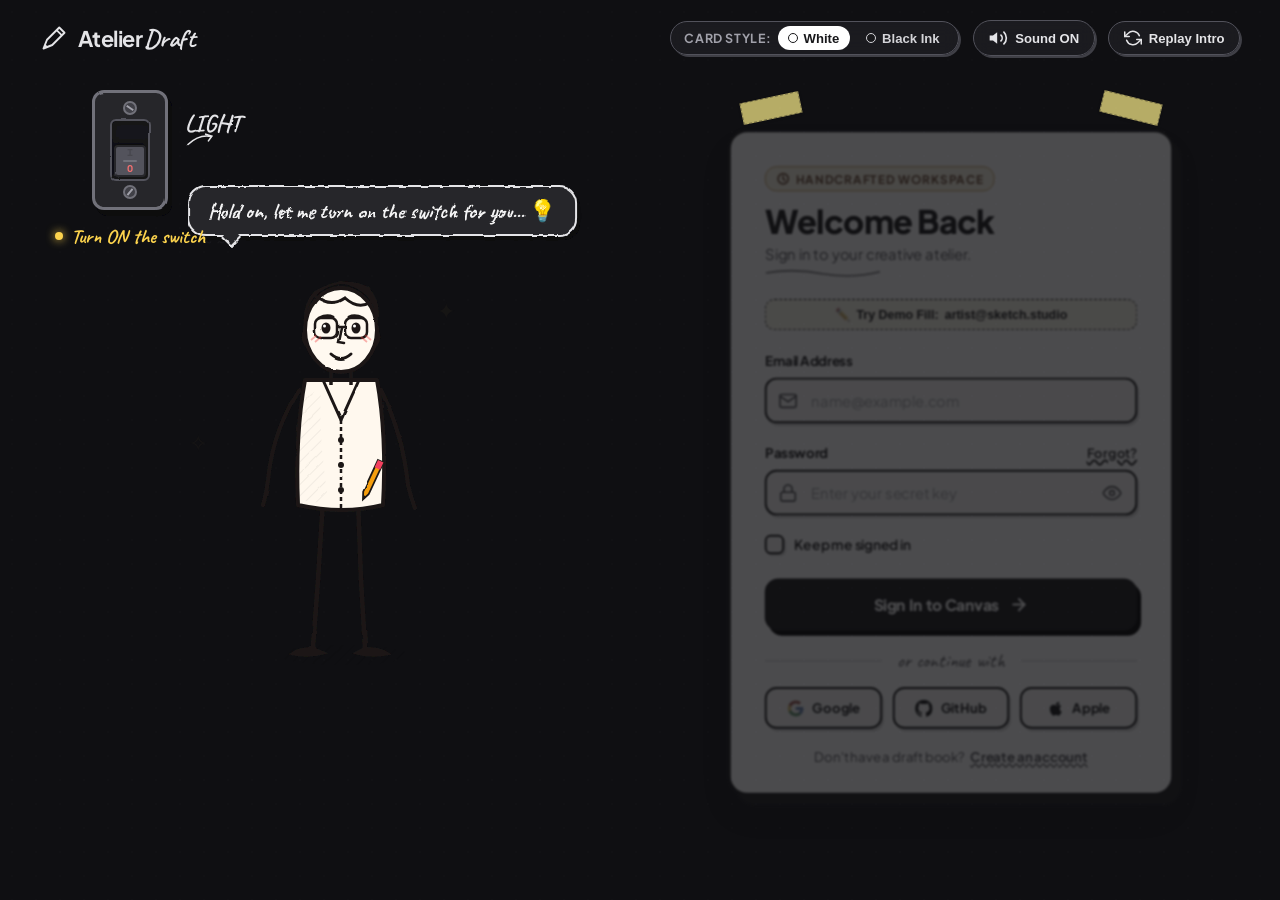
==== sketch-login/index.html @ 0035688c "feat: add interactive pencil sketch login page with switch animation and yellow studio canvas" ====
<!DOCTYPE html>
<html lang="en">
<head>
  <meta charset="UTF-8">
  <meta name="viewport" content="width=device-width, initial-scale=1.0">
  <title>Pencil Sketch Interactive Login | Art & Light</title>
  <meta name="description" content="An artistic hand-drawn pencil sketch interactive login page with switch toggle animation, warm yellow canvas, and expressive character interactions.">
  <link rel="preconnect" href="https://fonts.googleapis.com">
  <link rel="preconnect" href="https://fonts.gstatic.com" crossorigin>
  <link href="https://fonts.googleapis.com/css2?family=Caveat:wght@600;700&family=Plus+Jakarta+Sans:wght@400;500;600;700;800&family=Space+Mono:wght@400;700&display=swap" rel="stylesheet">
  <link rel="stylesheet" href="style.css">
</head>
<body class="light-off">

  <!-- SVG Filters for Authentic Graphite Pencil & Paper Texture -->
  <svg class="svg-filters" aria-hidden="true" width="0" height="0">
    <defs>
      <!-- Graphite sketch stroke roughness filter -->
      <filter id="pencil-texture" x="-10%" y="-10%" width="120%" height="120%">
        <feTurbulence type="fractalNoise" baseFrequency="0.04" numOctaves="4" result="noise" />
        <feDisplacementMap in="SourceGraphic" in2="noise" scale="2.2" xChannelSelector="R" yChannelSelector="G" />
      </filter>
      
      <!-- Subtle rough paper filter -->
      <filter id="rough-edge">
        <feTurbulence type="turbulence" baseFrequency="0.05" numOctaves="2" result="turbulence"/>
        <feDisplacementMap in2="turbulence" in="SourceGraphic" scale="1.5" xChannelSelector="R" yChannelSelector="G"/>
      </filter>
      
      <!-- Sketch shading pattern -->
      <pattern id="crosshatch" width="8" height="8" patternTransform="rotate(45 0 0)" patternUnits="userSpaceOnUse">
        <line x1="0" y1="0" x2="0" y2="8" stroke="#1c1917" stroke-width="0.8" opacity="0.25" />
      </pattern>
      <pattern id="crosshatch-dense" width="6" height="6" patternTransform="rotate(-45 0 0)" patternUnits="userSpaceOnUse">
        <line x1="0" y1="0" x2="0" y2="6" stroke="#1c1917" stroke-width="0.9" opacity="0.35" />
      </pattern>
    </defs>
  </svg>

  <!-- Background Canvas & Paper Texture Overlay -->
  <div class="canvas-background">
    <div class="paper-texture"></div>
    <div class="graphite-grid"></div>
    <div class="dark-overlay"></div>
    <div class="light-beam"></div>
  </div>

  <!-- Top Floating Controls -->
  <header class="top-nav">
    <div class="brand-sketch">
      <svg class="brand-icon" viewBox="0 0 32 32" width="28" height="28">
        <path d="M4,28 L8,18 L22,4 L28,10 L14,24 L4,28 Z" fill="none" stroke="currentColor" stroke-width="2.2" stroke-linejoin="round" />
        <path d="M19,7 L25,13" fill="none" stroke="currentColor" stroke-width="2" />
        <path d="M4,28 L9,26 L6,23 Z" fill="currentColor" />
      </svg>
      <span class="brand-title">Atelier<strong>Draft</strong></span>
    </div>

    <div class="top-actions">
      <!-- Theme Card Mode Toggle (White Card vs Ink Black Card) -->
      <div class="card-theme-toggle" title="Switch Card Style">
        <span class="toggle-label">Card Style:</span>
        <button type="button" class="theme-btn active" id="cardStyleWhite" data-style="white">
          <span class="color-dot white"></span> White
        </button>
        <button type="button" class="theme-btn" id="cardStyleBlack" data-style="black">
          <span class="color-dot black"></span> Black Ink
        </button>
      </div>

      <!-- Sound FX Toggle Button -->
      <button type="button" class="icon-tool-btn" id="soundToggle" title="Toggle Sound Effects">
        <svg class="sound-on-icon" viewBox="0 0 24 24" width="20" height="20">
          <path d="M11 5L6 9H2v6h4l5 4V5z" fill="currentColor"/>
          <path d="M15.54 8.46a5 5 0 0 1 0 7.07M19.07 4.93a10 10 0 0 1 0 14.14" fill="none" stroke="currentColor" stroke-width="2" stroke-linecap="round"/>
        </svg>
        <svg class="sound-off-icon hidden" viewBox="0 0 24 24" width="20" height="20">
          <path d="M11 5L6 9H2v6h4l5 4V5z" fill="currentColor"/>
          <line x1="23" y1="9" x2="17" y2="15" stroke="currentColor" stroke-width="2" stroke-linecap="round"/>
          <line x1="17" y1="9" x2="23" y2="15" stroke="currentColor" stroke-width="2" stroke-linecap="round"/>
        </svg>
        <span class="btn-text">Sound ON</span>
      </button>

      <!-- Replay Animation Button -->
      <button type="button" class="icon-tool-btn" id="replayIntroBtn" title="Replay Character Walk & Light Switch Intro">
        <svg viewBox="0 0 24 24" width="18" height="18" fill="none" stroke="currentColor" stroke-width="2" stroke-linecap="round" stroke-linejoin="round">
          <path d="M1 4v6h6M23 20v-6h-6" />
          <path d="M20.49 9A9 9 0 0 0 5.64 5.64L1 10m22 4l-4.64 4.36A9 9 0 0 1 3.51 15" />
        </svg>
        <span class="btn-text">Replay Intro</span>
      </button>
    </div>
  </header>

  <!-- Interactive Light Switch on Wall (Pencil Sketch Style) -->
  <div class="switch-station" id="switchStation">
    <div class="switch-plate-shadow"></div>
    <div class="switch-plate" id="switchPlate" title="Click to toggle the switch!">
      <!-- Hand-drawn screws -->
      <div class="plate-screw top">
        <div class="screw-slot"></div>
      </div>
      
      <div class="switch-toggle-frame">
        <div class="toggle-track">
          <div class="toggle-rocker" id="toggleRocker">
            <span class="rocker-label on">I</span>
            <span class="rocker-ridge"></span>
            <span class="rocker-label off">O</span>
          </div>
        </div>
      </div>

      <div class="plate-screw bottom">
        <div class="screw-slot"></div>
      </div>

      <!-- Pencil annotations around switch -->
      <div class="switch-label-sketch">
        <span class="handwritten">LIGHT</span>
        <svg class="sketch-arrow" viewBox="0 0 40 20" width="36" height="18">
          <path d="M5,10 Q20,2 32,8" fill="none" stroke="currentColor" stroke-width="1.8" stroke-linecap="round"/>
          <path d="M27,4 L33,8 L28,12" fill="none" stroke="currentColor" stroke-width="1.8" stroke-linecap="round"/>
        </svg>
      </div>
    </div>
    <div class="switch-hint" id="switchHint">
      <span class="pulse-indicator"></span>
      <span class="hint-text">Turn ON the switch</span>
    </div>
  </div>

  <!-- Main Experience Stage -->
  <main class="stage-container">
    
    <!-- Left Area: The Animated Pencil-Sketched Human Character -->
    <div class="character-arena" id="characterArena">
      <div class="character-wrapper" id="characterWrapper">
        
        <!-- Speech Bubble from Character -->
        <div class="sketch-bubble" id="characterBubble">
          <div class="bubble-content handwritten" id="bubbleText">Let me turn on the light for you! ✨</div>
          <div class="bubble-tail"></div>
        </div>

        <!-- Master SVG Pencil Sketch Character -->
        <svg id="sketchHuman" class="sketch-human-svg" viewBox="0 0 280 440" width="280" height="440">
          <g id="humanRoot" class="character-group">
            
            <!-- Floor Shadow (Graphite crosshatch) -->
            <ellipse id="charShadow" cx="140" cy="425" rx="65" ry="10" fill="url(#crosshatch)" opacity="0.7"/>

            <!-- Legs & Shoes -->
            <g id="charLegs" class="char-limb">
              <!-- Left Leg -->
              <path class="sketch-line leg-l" d="M120,270 L115,350 L110,418" stroke="#1c1917" stroke-width="4.5" stroke-linecap="round" fill="none"/>
              <!-- Left Shoe -->
              <path class="sketch-line shoe-l" d="M110,418 Q95,418 88,424 Q105,428 122,423 Z" fill="#1c1917" stroke="#1c1917" stroke-width="2"/>

              <!-- Right Leg -->
              <path class="sketch-line leg-r" d="M155,270 L158,350 L162,418" stroke="#1c1917" stroke-width="4.5" stroke-linecap="round" fill="none"/>
              <!-- Right Shoe -->
              <path class="sketch-line shoe-r" d="M162,418 Q178,418 186,424 Q168,428 152,423 Z" fill="#1c1917" stroke="#1c1917" stroke-width="2"/>
            </g>

            <!-- Torso / Jacket (Hand-sketched with hatch texture) -->
            <g id="charTorso">
              <!-- Main Coat Body -->
              <path class="sketch-line torso-body" d="M102,150 Q92,205 95,275 Q140,285 180,275 Q184,205 174,150 Z" 
                    fill="#fff8ee" stroke="#1c1917" stroke-width="4" stroke-linejoin="round"/>
              <!-- Shading on torso -->
              <path d="M100,165 Q95,215 97,270 Q120,275 125,270 Q115,200 118,160 Z" fill="url(#crosshatch)" opacity="0.6"/>
              
              <!-- Jacket Collar & Lapels -->
              <path class="sketch-line" d="M120,150 L138,190 L156,150" fill="none" stroke="#1c1917" stroke-width="3" stroke-linecap="round"/>
              <path class="sketch-line" d="M138,190 L138,278" stroke="#1c1917" stroke-width="2.5" stroke-dasharray="4,3"/>
              
              <!-- Buttons -->
              <circle cx="138" cy="210" r="3" fill="#1c1917"/>
              <circle cx="138" cy="235" r="3" fill="#1c1917"/>
              <circle cx="138" cy="260" r="3" fill="#1c1917"/>
            </g>

            <!-- Head & Face -->
            <g id="charHead" class="char-head-group">
              <!-- Neck -->
              <path class="sketch-line" d="M128,140 L128,155 M148,140 L148,155" stroke="#1c1917" stroke-width="3.5"/>
              
              <!-- Head Outline -->
              <ellipse class="sketch-line head-base" cx="138" cy="100" rx="36" ry="42" 
                       fill="#fff9f0" stroke="#1c1917" stroke-width="4"/>
              
              <!-- Hair (Charcoal strokes) -->
              <path class="sketch-line hair" d="M102,96 Q100,60 138,52 Q176,60 174,96 Q178,72 165,58 Q140,46 112,62 Q100,75 102,96 Z" 
                    fill="#1c1917" stroke="#1c1917" stroke-width="2"/>
              <!-- Hair bangs sketch lines -->
              <path d="M112,66 Q128,78 142,68 Q155,80 168,72" fill="none" stroke="#1c1917" stroke-width="3" stroke-linecap="round"/>

              <!-- Ears -->
              <path class="sketch-line" d="M102,100 Q98,108 103,115" stroke="#1c1917" stroke-width="3" fill="none"/>
              <path class="sketch-line" d="M174,100 Q178,108 173,115" stroke="#1c1917" stroke-width="3" fill="none"/>

              <!-- Eyes & Glasses / Eyebrows -->
              <g id="charEyes" class="eyes-normal">
                <!-- Left Eyebrow -->
                <path id="eyebrowL" class="sketch-line" d="M116,88 Q124,84 130,87" stroke="#1c1917" stroke-width="3" stroke-linecap="round" fill="none"/>
                <!-- Right Eyebrow -->
                <path id="eyebrowR" class="sketch-line" d="M146,87 Q152,84 160,88" stroke="#1c1917" stroke-width="3" stroke-linecap="round" fill="none"/>

                <!-- Left Eye -->
                <ellipse id="eyeL" cx="123" cy="98" rx="4.5" ry="5.5" fill="#1c1917"/>
                <circle id="eyeGleamL" cx="121.5" cy="96" r="1.5" fill="#ffffff"/>

                <!-- Right Eye -->
                <ellipse id="eyeR" cx="153" cy="98" rx="4.5" ry="5.5" fill="#1c1917"/>
                <circle id="eyeGleamR" cx="151.5" cy="96" r="1.5" fill="#ffffff"/>

                <!-- Glasses (Stylish Sketch Frames) -->
                <rect x="112" y="88" width="22" height="20" rx="6" fill="none" stroke="#1c1917" stroke-width="2.5"/>
                <rect x="142" y="88" width="22" height="20" rx="6" fill="none" stroke="#1c1917" stroke-width="2.5"/>
                <path d="M134,97 L142,97" stroke="#1c1917" stroke-width="2.5"/>
              </g>

              <!-- Nose -->
              <path class="sketch-line" d="M138,98 L135,112 L141,113" fill="none" stroke="#1c1917" stroke-width="2.5" stroke-linecap="round"/>

              <!-- Mouth (Dynamic) -->
              <path id="charMouth" class="sketch-line mouth-smile" d="M128,124 Q138,133 148,124" 
                    fill="none" stroke="#1c1917" stroke-width="3" stroke-linecap="round"/>

              <!-- Cheek blush sketch hatches -->
              <g class="blush" opacity="0.4">
                <line x1="108" y1="110" x2="114" y2="105" stroke="#ef4444" stroke-width="1.8"/>
                <line x1="112" y1="112" x2="118" y2="107" stroke="#ef4444" stroke-width="1.8"/>
                <line x1="158" y1="107" x2="164" y2="112" stroke="#ef4444" stroke-width="1.8"/>
                <line x1="162" y1="105" x2="168" y2="110" stroke="#ef4444" stroke-width="1.8"/>
              </g>
            </g>

            <!-- Left Arm (Articulated for Switch Flip / Gestures) -->
            <g id="charLeftArm" class="arm-interactive">
              <!-- Default resting / waving position -->
              <path id="armLDefault" class="sketch-line" d="M96,160 Q70,200 65,250 Q63,265 60,275" 
                    stroke="#1c1917" stroke-width="4" stroke-linecap="round" fill="none"/>
              <!-- Switch-flipping reached-up arm -->
              <path id="armLReach" class="sketch-line hidden" d="M98,160 Q70,90 40,25 Q35,12 28,5" 
                    stroke="#1c1917" stroke-width="4.5" stroke-linecap="round" fill="none"/>
              <!-- Left hand switch clicker -->
              <g id="handLReach" class="hidden">
                <path d="M28,5 Q20,2 16,10 Q22,18 28,16" fill="#fff9f0" stroke="#1c1917" stroke-width="3"/>
                <!-- Pointing index finger -->
                <path d="M22,8 L8,-5" stroke="#1c1917" stroke-width="3.5" stroke-linecap="round"/>
                <!-- Finger click energy sparks -->
                <path class="click-sparks" d="M4,-12 L2,-6 M-2,-2 L-8,-5 M0,6 L-6,10" stroke="#f59e0b" stroke-width="2.5" stroke-linecap="round"/>
              </g>
            </g>

            <!-- Right Arm & Hands (For covering eyes / waving / typing) -->
            <g id="charRightArm" class="arm-interactive">
              <!-- Default resting arm -->
              <path id="armRDefault" class="sketch-line" d="M178,160 Q200,205 205,255 Q208,268 212,278" 
                    stroke="#1c1917" stroke-width="4" stroke-linecap="round" fill="none"/>
              <!-- Thumbs up gesture -->
              <g id="handRThumbsUp" class="hidden">
                <path d="M212,250 Q230,245 234,230 Q238,215 228,215 Q220,225 212,240" fill="#fff9f0" stroke="#1c1917" stroke-width="3"/>
                <path d="M228,215 L228,200" stroke="#1c1917" stroke-width="4" stroke-linecap="round"/>
              </g>
            </g>

            <!-- Hands Covering Eyes (Password typing mode - peek-a-boo) -->
            <g id="handsCoverEyes" class="hands-cover-group hidden">
              <!-- Left Hand covering left eye -->
              <g transform="translate(102, 75)">
                <path class="sketch-line" d="M-8,35 Q10,18 18,12 Q28,10 26,22 Q20,32 5,42 Z" fill="#fff9f0" stroke="#1c1917" stroke-width="3"/>
                <!-- Fingers -->
                <path d="M12,14 L24,16 M10,19 L22,22 M8,25 L19,28" stroke="#1c1917" stroke-width="2.2" stroke-linecap="round"/>
              </g>
              <!-- Right Hand covering right eye -->
              <g transform="translate(142, 75)">
                <path class="sketch-line" d="M36,35 Q18,18 10,12 Q0,10 2,22 Q8,32 23,42 Z" fill="#fff9f0" stroke="#1c1917" stroke-width="3"/>
                <!-- Fingers -->
                <path d="M16,14 L4,16 M18,19 L6,22 M20,25 L9,28" stroke="#1c1917" stroke-width="2.2" stroke-linecap="round"/>
              </g>
            </g>

            <!-- Mascot Pencil in Pocket / Hand -->
            <g id="mascotPencil" transform="translate(175, 230) rotate(25)">
              <path d="M0,0 L6,0 L6,35 L3,42 L0,35 Z" fill="#f59e0b" stroke="#1c1917" stroke-width="1.8"/>
              <path d="M0,0 L6,0 L6,8 L0,8 Z" fill="#f43f5e"/>
              <path d="M2,38 L4,38 L3,42 Z" fill="#1c1917"/>
            </g>

          </g>
        </svg>

        <!-- Floating Sketch Doodles & Notes -->
        <div class="character-doodles">
          <span class="doodle-star s1">✦</span>
          <span class="doodle-star s2">✧</span>
          <span class="doodle-line">~ ~ ~</span>
        </div>

      </div>
    </div>

    <!-- Right Area: The High-Aesthetic Login Card Container -->
    <div class="login-arena">
      
      <div class="login-card-wrapper" id="loginCardWrapper">
        <!-- Hand-drawn Paper Tape / Pin Accents -->
        <div class="card-tape tape-top-left"></div>
        <div class="card-tape tape-top-right"></div>
        
        <!-- The Main Interactive Login Card -->
        <div class="login-card theme-white" id="loginCard">
          
          <!-- Card Header with Sketch Flair -->
          <div class="card-header">
            <div class="header-badge">
              <svg viewBox="0 0 16 16" width="14" height="14" fill="none" stroke="currentColor" stroke-width="2">
                <circle cx="8" cy="8" r="6"/>
                <path d="M8 4v4l2.5 2.5"/>
              </svg>
              <span>Handcrafted Workspace</span>
            </div>
            
            <h1 class="card-title">Welcome Back</h1>
            <p class="card-subtitle">
              Sign in to your creative atelier.
              <svg class="subtitle-flourish" viewBox="0 0 120 12" width="120" height="12">
                <path d="M2,6 Q30,1 60,7 Q90,12 118,5" fill="none" stroke="currentColor" stroke-width="2" stroke-linecap="round"/>
              </svg>
            </p>
          </div>

          <!-- Fast Demo Auto-fill Helper -->
          <div class="demo-quickfill">
            <button type="button" class="demo-chip" id="quickFillBtn" title="Click to quickly fill sample credentials">
              <span class="chip-spark">✏️</span> Try Demo Fill: <strong>artist@sketch.studio</strong>
            </button>
          </div>

          <!-- The Login Form -->
          <form class="auth-form" id="loginForm" novalidate>
            
            <!-- Email Input Group -->
            <div class="form-group" id="emailGroup">
              <label for="emailInput" class="form-label">
                <span>Email Address</span>
                <span class="sketch-pencil-indicator" id="emailPencil">✏️ sketching...</span>
              </label>
              
              <div class="input-wrapper">
                <div class="input-icon">
                  <svg viewBox="0 0 24 24" width="20" height="20" fill="none" stroke="currentColor" stroke-width="2" stroke-linecap="round">
                    <rect x="2" y="4" width="20" height="16" rx="2" />
                    <path d="M22 6L12 13 2 6" />
                  </svg>
                </div>
                
                <input 
                  type="email" 
                  id="emailInput" 
                  name="email" 
                  class="sketch-input" 
                  placeholder="name@example.com" 
                  autocomplete="email"
                  required
                >
                
                <div class="input-stroke-decor"></div>
              </div>
              <span class="field-error" id="emailError">Please enter a valid email address</span>
            </div>

            <!-- Password Input Group -->
            <div class="form-group" id="passwordGroup">
              <div class="label-row">
                <label for="passwordInput" class="form-label">
                  <span>Password</span>
                  <span class="sketch-pencil-indicator" id="passwordPencil">🙈 Character covered eyes!</span>
                </label>
                <a href="#forgot" class="forgot-link" id="forgotPasswordLink">Forgot?</a>
              </div>
              
              <div class="input-wrapper">
                <div class="input-icon">
                  <svg viewBox="0 0 24 24" width="20" height="20" fill="none" stroke="currentColor" stroke-width="2" stroke-linecap="round">
                    <rect x="3" y="11" width="18" height="11" rx="2" ry="2"/>
                    <path d="M7 11V7a5 5 0 0 1 10 0v4"/>
                  </svg>
                </div>
                
                <input 
                  type="password" 
                  id="passwordInput" 
                  name="password" 
                  class="sketch-input" 
                  placeholder="Enter your secret key" 
                  autocomplete="current-password"
                  required
                >

                <!-- Show/Hide Password Button -->
                <button type="button" class="password-toggle" id="togglePasswordBtn" title="Toggle password visibility">
                  <svg class="eye-open" viewBox="0 0 24 24" width="20" height="20" fill="none" stroke="currentColor" stroke-width="2" stroke-linecap="round">
                    <path d="M1 12s4-8 11-8 11 8 11 8-4 8-11 8-11-8-11-8z" />
                    <circle cx="12" cy="12" r="3" />
                  </svg>
                  <svg class="eye-closed hidden" viewBox="0 0 24 24" width="20" height="20" fill="none" stroke="currentColor" stroke-width="2" stroke-linecap="round">
                    <path d="M17.94 17.94A10.07 10.07 0 0 1 12 20c-7 0-11-8-11-8a18.45 18.45 0 0 1 5.06-5.94M9.9 4.24A9.12 9.12 0 0 1 12 4c7 0 11 8 11 8a18.5 18.5 0 0 1-2.16 3.19m-6.72-1.07a3 3 0 1 1-4.24-4.24" />
                    <line x1="1" y1="1" x2="23" y2="23" />
                  </svg>
                </button>
                
                <div class="input-stroke-decor"></div>
              </div>
              
              <!-- Sketch Password Strength Meter -->
              <div class="password-meter" id="passwordMeter">
                <div class="meter-track">
                  <div class="meter-bar" id="meterBar"></div>
                </div>
                <div class="meter-label" id="meterLabel">Password strength: Empty</div>
              </div>
              <span class="field-error" id="passwordError">Password must be at least 6 characters</span>
            </div>

            <!-- Remember Me & Preferences -->
            <div class="form-auxiliary">
              <label class="sketch-checkbox-container" id="rememberMeContainer">
                <input type="checkbox" id="rememberMeCheckbox" name="remember">
                <span class="sketch-checkmark">
                  <svg viewBox="0 0 16 16" width="14" height="14">
                    <path class="check-path" d="M3,8 L6,12 L13,3" fill="none" stroke="currentColor" stroke-width="2.5" stroke-linecap="round" stroke-linejoin="round"/>
                  </svg>
                </span>
                <span class="checkbox-text">Keep me signed in</span>
              </label>
            </div>

            <!-- Sign In Submit Button -->
            <button type="submit" class="sketch-submit-btn" id="submitBtn">
              <span class="btn-crosshatch"></span>
              <span class="btn-content">
                <span class="btn-label">Sign In to Canvas</span>
                <svg class="btn-arrow" viewBox="0 0 24 24" width="20" height="20" fill="none" stroke="currentColor" stroke-width="2.5" stroke-linecap="round" stroke-linejoin="round">
                  <line x1="5" y1="12" x2="19" y2="12" />
                  <polyline points="12 5 19 12 12 19" />
                </svg>
              </span>
              <span class="spinner-sketch hidden" id="submitSpinner">
                <svg viewBox="0 0 24 24" width="22" height="22">
                  <circle cx="12" cy="12" r="9" fill="none" stroke="currentColor" stroke-width="3" stroke-dasharray="35" stroke-dashoffset="10"/>
                </svg>
              </span>
            </button>

          </form>

          <!-- Divider with hand-drawn pencil line -->
          <div class="sketch-divider">
            <span class="divider-line"></span>
            <span class="divider-text handwritten">or continue with</span>
            <span class="divider-line"></span>
          </div>

          <!-- Social Login Sketched Badges -->
          <div class="social-auth-grid">
            <button type="button" class="social-btn" title="Sign in with Google" onclick="handleSocialAuth('Google')">
              <svg viewBox="0 0 24 24" width="18" height="18">
                <path d="M22.56 12.25c0-.78-.07-1.53-.2-2.25H12v4.26h5.92c-.26 1.37-1.04 2.53-2.21 3.31v2.77h3.57c2.08-1.92 3.28-4.74 3.28-8.09z" fill="#4285F4"/>
                <path d="M12 23c2.97 0 5.46-.98 7.28-2.66l-3.57-2.77c-.98.66-2.23 1.06-3.71 1.06-2.86 0-5.29-1.93-6.16-4.53H2.18v2.84C3.99 20.53 7.7 23 12 23z" fill="#34A853"/>
                <path d="M5.84 14.09c-.22-.66-.35-1.36-.35-2.09s.13-1.43.35-2.09V7.06H2.18C1.43 8.55 1 10.22 1 12s.43 3.45 1.18 4.94l2.85-2.22.81-.63z" fill="#FBBC05"/>
                <path d="M12 5.38c1.62 0 3.06.56 4.21 1.64l3.15-3.15C17.45 2.09 14.97 1 12 1 7.7 1 3.99 3.47 2.18 7.06l3.66 2.84c.87-2.6 3.3-4.52 6.16-4.52z" fill="#EA4335"/>
              </svg>
              <span>Google</span>
            </button>

            <button type="button" class="social-btn" title="Sign in with GitHub" onclick="handleSocialAuth('GitHub')">
              <svg viewBox="0 0 24 24" width="18" height="18" fill="currentColor">
                <path d="M12 0C5.37 0 0 5.37 0 12c0 5.31 3.435 9.795 8.205 11.385.6.105.825-.255.825-.57 0-.285-.015-1.23-.015-2.235-3.015.555-3.795-.735-4.035-1.41-.135-.345-.72-1.41-1.23-1.695-.42-.225-1.02-.78-.015-.795.945-.015 1.62.87 1.845 1.23 1.08 1.815 2.805 1.305 3.495.99.105-.78.42-1.305.765-1.605-2.67-.3-5.46-1.335-5.46-5.925 0-1.305.465-2.385 1.23-3.225-.12-.3-.54-1.53.12-3.18 0 0 1.005-.315 3.3 1.23.96-.27 1.98-.405 3-.405s2.04.135 3 .405c2.295-1.56 3.3-1.23 3.3-1.23.66 1.65.24 2.88.12 3.18.765.84 1.23 1.905 1.23 3.225 0 4.605-2.805 5.625-5.475 5.925.435.375.81 1.095.81 2.22 0 1.605-.015 2.895-.015 3.3 0 .315.225.69.825.57A12.02 12.02 0 0024 12c0-6.63-5.37-12-12-12z"/>
              </svg>
              <span>GitHub</span>
            </button>

            <button type="button" class="social-btn" title="Sign in with Apple" onclick="handleSocialAuth('Apple')">
              <svg viewBox="0 0 24 24" width="18" height="18" fill="currentColor">
                <path d="M18.71 19.5c-.83 1.24-1.71 2.45-3.05 2.47-1.34.03-1.77-.79-3.29-.79-1.53 0-2 .77-3.27.82-1.31.05-2.3-1.32-3.14-2.53C4.25 17 2.94 12.45 4.7 9.39c.87-1.52 2.43-2.48 4.12-2.51 1.28-.02 2.5.87 3.29.87.78 0 2.26-1.07 3.81-.91.65.03 2.47.26 3.64 1.98-.09.06-2.17 1.28-2.15 3.81.03 3.02 2.65 4.03 2.68 4.04-.03.07-.42 1.44-1.38 2.83M15.97 6.87c.6-1.07 1-2.57.81-4.07-1.32.08-2.85.9-3.74 1.94-.59.69-1.12 2.22-.92 3.69 1.48.11 2.95-.77 3.85-1.56z"/>
              </svg>
              <span>Apple</span>
            </button>
          </div>

          <!-- Card Footer (Registration prompt) -->
          <div class="card-footer">
            <span>Don't have a draft book?</span>
            <a href="#signup" class="signup-link" id="signUpLink">Create an account</a>
          </div>

        </div>
      </div>

    </div>

  </main>

  <!-- Interactive Modal: Success Welcome Dialogue with Sketch Animation -->
  <div class="sketch-modal-backdrop hidden" id="successModal">
    <div class="sketch-modal">
      <div class="modal-stamp">APPROVED</div>
      <div class="modal-icon-circle">
        <svg viewBox="0 0 24 24" width="36" height="36" fill="none" stroke="#1c1917" stroke-width="2.5" stroke-linecap="round" stroke-linejoin="round">
          <polyline points="20 6 9 17 4 12"></polyline>
        </svg>
      </div>
      <h2 class="modal-title handwritten">Authentication Successful!</h2>
      <p class="modal-desc" id="modalUserMsg">Welcome back, artist! Your sketchbook workspace is loaded.</p>
      <button type="button" class="modal-close-btn" id="modalCloseBtn">Continue to Dashboard</button>
    </div>
  </div>

  <!-- Interactive Modal: Forgot Password -->
  <div class="sketch-modal-backdrop hidden" id="forgotModal">
    <div class="sketch-modal">
      <h2 class="modal-title handwritten">Reset Your Key</h2>
      <p class="modal-desc">Enter your email and we'll send a hand-sketched recovery link.</p>
      <div class="modal-input-box">
        <input type="email" id="forgotEmailInput" class="sketch-input" placeholder="artist@sketch.studio">
      </div>
      <div class="modal-btn-row">
        <button type="button" class="modal-secondary-btn" id="forgotCancelBtn">Cancel</button>
        <button type="button" class="modal-close-btn" id="forgotSubmitBtn">Send Link</button>
      </div>
    </div>
  </div>

  <!-- Scripts -->
  <script src="sounds.js"></script>
  <script src="app.js"></script>
</body>
</html>
---- sketch-login/style.css ----
/* ==========================================================================
   PENCIL SKETCH INTERACTIVE LOGIN EXPERIENCE
   Artistic Handcrafted Aesthetic & Lighting Architecture
   ========================================================================== */

:root {
  /* Dynamic Palette */
  --bg-dark: #141416;
  --bg-dark-grid: rgba(255, 255, 255, 0.04);
  --bg-yellow-base: #FFDA44;
  --bg-yellow-warm: #FFE478;
  --bg-yellow-deep: #F0B800;
  
  --ink-primary: #18181B;
  --ink-secondary: #52525B;
  --ink-muted: #71717A;
  --ink-light: #F4F4F5;
  
  --graphite-stroke: #1C1917;
  --graphite-shadow: rgba(24, 24, 27, 0.16);
  --graphite-shadow-lg: rgba(24, 24, 27, 0.22);
  
  --sketch-paper-white: #FFFFFF;
  --sketch-paper-offwhite: #FAF8F5;
  --sketch-card-dark: #18181C;
  --sketch-card-dark-surface: #222228;
  
  --accent-amber: #D97706;
  --accent-red: #DC2626;
  --accent-green: #16A34A;
  
  --font-main: 'Plus Jakarta Sans', -apple-system, BlinkMacSystemFont, sans-serif;
  --font-sketch: 'Caveat', cursive, sans-serif;
  --font-mono: 'Space Mono', monospace;
  
  --transition-smooth: all 0.4s cubic-bezier(0.16, 1, 0.3, 1);
  --transition-bounce: all 0.5s cubic-bezier(0.34, 1.56, 0.64, 1);
}

/* Reset & Base Styles */
*, *::before, *::after {
  box-sizing: border-box;
  margin: 0;
  padding: 0;
  -webkit-font-smoothing: antialiased;
  -moz-osx-font-smoothing: grayscale;
}

html, body {
  width: 100%;
  min-height: 100vh;
  font-family: var(--font-main);
  overflow-x: hidden;
  position: relative;
  color: var(--ink-primary);
  user-select: none;
}

/* Hidden Utility */
.hidden {
  display: none !important;
}

.handwritten {
  font-family: var(--font-sketch);
}

.svg-filters {
  position: absolute;
  width: 0;
  height: 0;
  pointer-events: none;
}

/* ==========================================================================
   Background Canvas & Lighting Mechanics
   ========================================================================== */

.canvas-background {
  position: fixed;
  inset: 0;
  z-index: 0;
  transition: background-color 0.8s cubic-bezier(0.16, 1, 0.3, 1);
  overflow: hidden;
}

/* Lights OFF State (Dim Charcoal Sketch Paper) */
body.light-off .canvas-background {
  background-color: var(--bg-dark);
}

/* Lights ON State (Radiant Warm Artistic Yellow Studio) */
body.light-on .canvas-background {
  background-color: var(--bg-yellow-base);
  background: radial-gradient(circle at 18% 18%, var(--bg-yellow-warm) 0%, var(--bg-yellow-base) 45%, var(--bg-yellow-deep) 100%);
}

/* Realistic Hand-Drawn Paper Texture Grain */
.paper-texture {
  position: absolute;
  inset: 0;
  opacity: 0.28;
  pointer-events: none;
  background-image: radial-gradient(#1c1917 0.75px, transparent 0.75px), radial-gradient(#1c1917 0.75px, transparent 0.75px);
  background-size: 24px 24px;
  background-position: 0 0, 12px 12px;
  transition: opacity 0.6s ease;
}

body.light-off .paper-texture {
  opacity: 0.15;
  background-image: radial-gradient(#ffffff 0.75px, transparent 0.75px);
}

/* Draft Grid Overlay */
.graphite-grid {
  position: absolute;
  inset: 0;
  pointer-events: none;
  background-size: 40px 40px;
  background-image: 
    linear-gradient(to right, rgba(28, 25, 23, 0.05) 1px, transparent 1px),
    linear-gradient(to bottom, rgba(28, 25, 23, 0.05) 1px, transparent 1px);
  opacity: 0.8;
  transition: opacity 0.6s ease;
}

body.light-off .graphite-grid {
  background-image: 
    linear-gradient(to right, var(--bg-dark-grid) 1px, transparent 1px),
    linear-gradient(to bottom, var(--bg-dark-grid) 1px, transparent 1px);
  opacity: 0.5;
}

/* Dark overlay for dim state */
.dark-overlay {
  position: absolute;
  inset: 0;
  background: rgba(15, 15, 18, 0.92);
  opacity: 1;
  transition: opacity 0.8s cubic-bezier(0.16, 1, 0.3, 1);
  pointer-events: none;
}

body.light-on .dark-overlay {
  opacity: 0;
}

/* Light Beam Explosion on Switch Flip */
.light-beam {
  position: absolute;
  top: 100px;
  left: 90px;
  width: 10px;
  height: 10px;
  border-radius: 50%;
  background: radial-gradient(circle, rgba(255, 255, 255, 0.95) 0%, rgba(255, 228, 120, 0.6) 50%, transparent 80%);
  transform: scale(0);
  opacity: 0;
  pointer-events: none;
  z-index: 1;
}

.light-beam.flash {
  animation: lightBurst 0.9s cubic-bezier(0.1, 0.9, 0.2, 1) forwards;
}

@keyframes lightBurst {
  0% {
    transform: scale(0);
    opacity: 1;
  }
  50% {
    opacity: 0.8;
  }
  100% {
    transform: scale(320);
    opacity: 0;
  }
}

/* ==========================================================================
   Top Navigation & Controls
   ========================================================================== */

.top-nav {
  position: relative;
  z-index: 20;
  display: flex;
  justify-content: space-between;
  align-items: center;
  padding: 1.25rem 2.5rem;
  transition: var(--transition-smooth);
}

.brand-sketch {
  display: flex;
  align-items: center;
  gap: 0.65rem;
  font-size: 1.35rem;
  font-weight: 700;
  letter-spacing: -0.02em;
  transition: color 0.4s ease;
}

body.light-off .brand-sketch {
  color: #E4E4E7;
}

body.light-on .brand-sketch {
  color: var(--ink-primary);
}

.brand-title strong {
  font-family: var(--font-sketch);
  font-size: 1.6rem;
  margin-left: 2px;
  font-weight: 700;
}

.top-actions {
  display: flex;
  align-items: center;
  gap: 0.85rem;
}

/* Card Style Mode Toggle (White Card vs Black Ink Card) */
.card-theme-toggle {
  display: flex;
  align-items: center;
  gap: 0.4rem;
  background: rgba(255, 255, 255, 0.2);
  backdrop-filter: blur(8px);
  border: 1.5px solid var(--graphite-stroke);
  border-radius: 30px;
  padding: 0.25rem 0.5rem;
  box-shadow: 2px 2px 0 var(--graphite-stroke);
}

body.light-off .card-theme-toggle {
  background: rgba(30, 30, 36, 0.8);
  border-color: #52525B;
  box-shadow: 2px 2px 0 #3f3f46;
}

.toggle-label {
  font-size: 0.78rem;
  font-weight: 700;
  text-transform: uppercase;
  letter-spacing: 0.05em;
  padding-left: 0.35rem;
  color: inherit;
}

body.light-off .toggle-label {
  color: #A1A1AA;
}

.theme-btn {
  display: flex;
  align-items: center;
  gap: 0.35rem;
  background: transparent;
  border: none;
  padding: 0.3rem 0.65rem;
  font-size: 0.82rem;
  font-weight: 600;
  border-radius: 20px;
  cursor: pointer;
  color: inherit;
  transition: all 0.25s ease;
}

body.light-off .theme-btn {
  color: #D4D4D8;
}

.theme-btn.active {
  background: var(--ink-primary);
  color: #FFFFFF;
}

body.light-off .theme-btn.active {
  background: #FFFFFF;
  color: #18181B;
}

.color-dot {
  width: 10px;
  height: 10px;
  border-radius: 50%;
  border: 1px solid currentColor;
}

.color-dot.white {
  background-color: #FFFFFF;
}

.color-dot.black {
  background-color: #18181B;
}

.icon-tool-btn {
  display: flex;
  align-items: center;
  gap: 0.45rem;
  background: rgba(255, 255, 255, 0.3);
  backdrop-filter: blur(8px);
  border: 1.5px solid var(--graphite-stroke);
  border-radius: 30px;
  padding: 0.45rem 0.9rem;
  font-size: 0.82rem;
  font-weight: 600;
  cursor: pointer;
  box-shadow: 2px 2px 0 var(--graphite-stroke);
  transition: transform 0.15s ease, box-shadow 0.15s ease, background-color 0.3s ease;
}

body.light-off .icon-tool-btn {
  background: rgba(30, 30, 36, 0.8);
  border-color: #52525B;
  color: #E4E4E7;
  box-shadow: 2px 2px 0 #3f3f46;
}

.icon-tool-btn:hover {
  transform: translate(-1px, -1px);
  box-shadow: 3px 3px 0 var(--graphite-stroke);
  background: rgba(255, 255, 255, 0.5);
}

body.light-off .icon-tool-btn:hover {
  box-shadow: 3px 3px 0 #52525B;
  background: rgba(45, 45, 55, 0.9);
}

.icon-tool-btn:active {
  transform: translate(1px, 1px);
  box-shadow: 1px 1px 0 var(--graphite-stroke);
}

/* ==========================================================================
   Wall Light Switch Station (Pencil Sketch Mechanical Switch)
   ========================================================================== */

.switch-station {
  position: absolute;
  top: 90px;
  left: 55px;
  z-index: 30;
  display: flex;
  flex-direction: column;
  align-items: center;
}

.switch-plate {
  position: relative;
  width: 76px;
  height: 120px;
  background: #FAF8F2;
  border: 3.5px solid #1C1917;
  border-radius: 12px;
  box-shadow: 5px 6px 0 rgba(28, 25, 23, 0.85);
  display: flex;
  flex-direction: column;
  align-items: center;
  justify-content: space-between;
  padding: 8px 0;
  cursor: pointer;
  transition: transform 0.15s ease, box-shadow 0.2s ease;
  filter: url(#pencil-texture);
}

body.light-off .switch-plate {
  background: #27272A;
  border-color: #71717A;
  box-shadow: 4px 6px 0 #09090B;
}

.switch-plate:hover {
  transform: translate(-2px, -2px) scale(1.02);
  box-shadow: 7px 8px 0 var(--graphite-stroke);
}

body.light-off .switch-plate:hover {
  box-shadow: 6px 8px 0 #09090B;
}

/* Wall Screws */
.plate-screw {
  width: 14px;
  height: 14px;
  border-radius: 50%;
  border: 2px solid #1C1917;
  background: #E4E4E7;
  display: flex;
  align-items: center;
  justify-content: center;
}

body.light-off .plate-screw {
  border-color: #71717A;
  background: #3F3F46;
}

.screw-slot {
  width: 8px;
  height: 2px;
  background: #1C1917;
  transform: rotate(35deg);
}

body.light-off .screw-slot {
  background: #A1A1AA;
}

.plate-screw.bottom .screw-slot {
  transform: rotate(-50deg);
}

/* Toggle Frame & Rocker */
.switch-toggle-frame {
  width: 40px;
  height: 62px;
  background: #D4D4D8;
  border: 2.5px solid #1C1917;
  border-radius: 6px;
  position: relative;
  overflow: hidden;
  box-shadow: inset 2px 2px 4px rgba(0, 0, 0, 0.3);
}

body.light-off .switch-toggle-frame {
  background: #18181B;
  border-color: #52525B;
}

.toggle-rocker {
  position: absolute;
  left: 2px;
  right: 2px;
  height: 32px;
  background: #FFFFFF;
  border: 2px solid #1C1917;
  border-radius: 4px;
  display: flex;
  flex-direction: column;
  align-items: center;
  justify-content: center;
  gap: 2px;
  transition: top 0.2s cubic-bezier(0.34, 1.56, 0.64, 1), box-shadow 0.2s ease, background-color 0.2s ease;
  box-shadow: 0 4px 6px rgba(0, 0, 0, 0.2);
}

/* OFF Position (Lever pulled DOWN) */
body.light-off .toggle-rocker {
  top: 24px;
  background: #52525B;
  border-color: #27272A;
  box-shadow: 0 -3px 4px rgba(0, 0, 0, 0.4);
}

/* ON Position (Lever pushed UP) */
body.light-on .toggle-rocker {
  top: 2px;
  background: #FEF08A;
  box-shadow: 0 6px 8px rgba(0, 0, 0, 0.25);
}

.rocker-label {
  font-size: 0.62rem;
  font-family: var(--font-mono);
  font-weight: 700;
  line-height: 1;
}

body.light-off .rocker-label.on {
  opacity: 0.2;
}

body.light-off .rocker-label.off {
  color: #F87171;
  opacity: 1;
}

body.light-on .rocker-label.on {
  color: #16A34A;
  opacity: 1;
}

body.light-on .rocker-label.off {
  opacity: 0.2;
}

.rocker-ridge {
  width: 14px;
  height: 2px;
  background: #71717A;
  border-radius: 1px;
}

/* Switch Hand-drawn Annotation */
.switch-label-sketch {
  position: absolute;
  left: 90px;
  top: 15px;
  display: flex;
  flex-direction: column;
  align-items: flex-start;
  white-space: nowrap;
  font-size: 1.5rem;
  font-weight: 700;
  color: var(--ink-primary);
  pointer-events: none;
  transition: color 0.4s ease;
}

body.light-off .switch-label-sketch {
  color: #E4E4E7;
}

.sketch-arrow {
  margin-top: -6px;
  margin-left: -2px;
  transform: rotate(-15deg);
}

/* Switch Pulse Hint in Dark */
.switch-hint {
  display: flex;
  align-items: center;
  gap: 0.5rem;
  margin-top: 0.85rem;
  font-size: 0.85rem;
  font-family: var(--font-sketch);
  font-size: 1.25rem;
  font-weight: 700;
  color: #FCD34D;
  transition: opacity 0.4s ease;
}

body.light-on .switch-hint {
  opacity: 0;
  pointer-events: none;
}

.pulse-indicator {
  width: 8px;
  height: 8px;
  border-radius: 50%;
  background: #FCD34D;
  box-shadow: 0 0 10px #FCD34D;
  animation: pulseDot 1.4s infinite ease-in-out;
}

@keyframes pulseDot {
  0%, 100% {
    transform: scale(0.9);
    opacity: 0.4;
  }
  50% {
    transform: scale(1.4);
    opacity: 1;
    box-shadow: 0 0 16px #FCD34D;
  }
}

/* ==========================================================================
   Main Stage Layout
   ========================================================================== */

.stage-container {
  position: relative;
  z-index: 10;
  max-width: 1240px;
  min-height: calc(100vh - 120px);
  margin: 0 auto;
  padding: 1rem 2rem 3rem;
  display: grid;
  grid-template-columns: 1.05fr 1fr;
  align-items: center;
  gap: 2.5rem;
}

/* ==========================================================================
   The Hand-Drawn Pencil Character Arena & Animations
   ========================================================================== */

.character-arena {
  position: relative;
  display: flex;
  justify-content: center;
  align-items: center;
  height: 100%;
}

.character-wrapper {
  position: relative;
  display: flex;
  flex-direction: column;
  align-items: center;
  transition: transform 0.6s cubic-bezier(0.16, 1, 0.3, 1);
}

/* Speech / Thought Bubble */
.sketch-bubble {
  position: absolute;
  top: -45px;
  left: 50%;
  transform: translateX(-40%) scale(0.9);
  background: #FFFFFF;
  border: 2.5px solid #1C1917;
  border-radius: 18px;
  padding: 0.6rem 1.15rem;
  box-shadow: 3px 4px 0 #1C1917;
  z-index: 15;
  transition: all 0.3s cubic-bezier(0.34, 1.56, 0.64, 1);
  filter: url(#rough-edge);
}

body.light-off .sketch-bubble {
  background: #27272A;
  border-color: #E4E4E7;
  box-shadow: 3px 4px 0 #09090B;
}

.bubble-content {
  font-size: 1.35rem;
  font-weight: 700;
  color: #1C1917;
  white-space: nowrap;
}

body.light-off .bubble-content {
  color: #F4F4F5;
}

.bubble-tail {
  position: absolute;
  bottom: -10px;
  left: 35px;
  width: 14px;
  height: 14px;
  background: #FFFFFF;
  border-right: 2.5px solid #1C1917;
  border-bottom: 2.5px solid #1C1917;
  transform: rotate(45deg);
}

body.light-off .bubble-tail {
  background: #27272A;
  border-color: #E4E4E7;
}

/* SVG Character */
.sketch-human-svg {
  filter: url(#pencil-texture);
  overflow: visible;
  transition: transform 0.4s ease;
}

.character-group {
  transform-origin: bottom center;
}

/* Idle Breathing Animation */
body.light-on .char-head-group {
  animation: breatheHead 3.5s ease-in-out infinite;
}

@keyframes breatheHead {
  0%, 100% {
    transform: translateY(0);
  }
  50% {
    transform: translateY(-3px);
  }
}

/* Eye Blinking */
#eyeL, #eyeR {
  animation: eyeBlink 4.5s infinite ease-in-out;
  transform-origin: center;
}

@keyframes eyeBlink {
  0%, 46%, 50%, 100% {
    transform: scaleY(1);
  }
  48% {
    transform: scaleY(0.1);
  }
}

/* Character Intro Walk-In Animation Sequence */
.character-arena.walking-intro {
  animation: characterWalkIn 2.2s cubic-bezier(0.25, 1, 0.5, 1) forwards;
}

@keyframes characterWalkIn {
  0% {
    transform: translate(-350px, 30px);
    opacity: 0;
  }
  20% {
    opacity: 1;
  }
  55% {
    transform: translate(-140px, -40px); /* Move close to the wall switch */
  }
  75% {
    transform: translate(-140px, -40px);
  }
  100% {
    transform: translate(0, 0); /* Settle comfortably on left stage */
  }
}

/* Character Reaching for Switch Position */
.character-arena.reaching-switch {
  transform: translate(-140px, -50px) !important;
}

/* Floating Sparkle Doodles */
.character-doodles {
  position: absolute;
  inset: 0;
  pointer-events: none;
}

.doodle-star {
  position: absolute;
  font-size: 1.4rem;
  color: #1C1917;
  opacity: 0.6;
  animation: floatStar 3s ease-in-out infinite alternate;
}

.doodle-star.s1 {
  top: 15%;
  right: 10%;
  animation-delay: 0.2s;
}

.doodle-star.s2 {
  top: 45%;
  left: -5%;
  animation-delay: 1.2s;
}

@keyframes floatStar {
  0% {
    transform: translateY(0) rotate(0deg) scale(0.85);
  }
  100% {
    transform: translateY(-8px) rotate(20deg) scale(1.15);
  }
}

/* ==========================================================================
   The Login Card Architecture (Artisan Sketch Paper Style)
   ========================================================================== */

.login-arena {
  position: relative;
  display: flex;
  justify-content: center;
  align-items: center;
}

.login-card-wrapper {
  position: relative;
  width: 100%;
  max-width: 460px;
  perspective: 1000px;
}

/* Washi Tape / Paper Pins at Corners */
.card-tape {
  position: absolute;
  width: 60px;
  height: 22px;
  background: rgba(254, 240, 138, 0.7);
  border: 1px dashed rgba(28, 25, 23, 0.4);
  z-index: 12;
  box-shadow: 0 1px 3px rgba(0,0,0,0.15);
  pointer-events: none;
}

.tape-top-left {
  top: -10px;
  left: 20px;
  transform: rotate(-12deg);
}

.tape-top-right {
  top: -10px;
  right: 20px;
  transform: rotate(14deg);
}

/* Master Card Container */
.login-card {
  position: relative;
  width: 100%;
  border-radius: 20px;
  padding: 2.2rem 2.2rem 1.8rem;
  transition: background-color 0.4s ease, border-color 0.4s ease, box-shadow 0.4s ease, transform 0.4s cubic-bezier(0.16, 1, 0.3, 1), opacity 0.5s ease;
  filter: url(#rough-edge);
}

/* State when Light is OFF (Dim card) */
body.light-off .login-card {
  opacity: 0.25;
  filter: blur(1px) grayscale(60%);
  pointer-events: none;
  transform: translateY(12px) scale(0.97);
}

/* State when Light is ON (Vibrant & crisp) */
body.light-on .login-card {
  opacity: 1;
  filter: none;
  pointer-events: auto;
  transform: translateY(0) scale(1);
}

/* -------------------------------------------------------------
   THEME 1: White Card (Handmade Paper with Charcoal Graphite)
   ------------------------------------------------------------- */
.login-card.theme-white {
  background: var(--sketch-paper-white);
  border: 3.5px solid var(--ink-primary);
  box-shadow: 
    8px 10px 0 var(--ink-primary),
    0 20px 35px var(--graphite-shadow-lg);
  color: var(--ink-primary);
}

/* -------------------------------------------------------------
   THEME 2: Black Ink Card (Sumi Ink with Chalk/Pencil Accents)
   ------------------------------------------------------------- */
.login-card.theme-black {
  background: var(--sketch-card-dark);
  border: 3.5px solid #E4E4E7;
  box-shadow: 
    8px 10px 0 #09090B,
    0 20px 40px rgba(0, 0, 0, 0.5);
  color: #FAFAFA;
}

/* Card Header */
.card-header {
  margin-bottom: 1.35rem;
}

.header-badge {
  display: inline-flex;
  align-items: center;
  gap: 0.4rem;
  font-size: 0.76rem;
  font-weight: 700;
  text-transform: uppercase;
  letter-spacing: 0.08em;
  padding: 0.25rem 0.65rem;
  border-radius: 12px;
  margin-bottom: 0.65rem;
}

.theme-white .header-badge {
  background: #FEF3C7;
  color: #92400E;
  border: 1.5px solid #F59E0B;
}

.theme-black .header-badge {
  background: #27272A;
  color: #FDE68A;
  border: 1.5px solid #71717A;
}

.card-title {
  font-size: 2.1rem;
  font-weight: 800;
  letter-spacing: -0.03em;
  line-height: 1.15;
  margin-bottom: 0.35rem;
}

.card-subtitle {
  font-size: 0.95rem;
  color: var(--ink-secondary);
  display: flex;
  flex-direction: column;
  gap: 2px;
}

.theme-black .card-subtitle {
  color: #A1A1AA;
}

.subtitle-flourish {
  margin-top: 2px;
  stroke: currentColor;
  opacity: 0.7;
}

/* Quick Fill Demo Helper */
.demo-quickfill {
  margin-bottom: 1.25rem;
}

.demo-chip {
  width: 100%;
  display: flex;
  align-items: center;
  justify-content: center;
  gap: 0.4rem;
  background: rgba(254, 240, 138, 0.35);
  border: 1.5px dashed var(--ink-primary);
  border-radius: 10px;
  padding: 0.45rem 0.8rem;
  font-size: 0.8rem;
  font-weight: 600;
  color: var(--ink-primary);
  cursor: pointer;
  transition: all 0.2s ease;
}

.theme-black .demo-chip {
  background: rgba(39, 39, 42, 0.7);
  border-color: #71717A;
  color: #E4E4E7;
}

.demo-chip:hover {
  background: #FEF08A;
  transform: translateY(-1px);
}

.theme-black .demo-chip:hover {
  background: #3F3F46;
}

/* ==========================================================================
   Form Fields & Handcrafted Inputs
   ========================================================================== */

.auth-form {
  display: flex;
  flex-direction: column;
  gap: 1.15rem;
}

.form-group {
  display: flex;
  flex-direction: column;
  gap: 0.35rem;
}

.form-label {
  display: flex;
  justify-content: space-between;
  align-items: center;
  font-size: 0.86rem;
  font-weight: 700;
  letter-spacing: -0.01em;
}

.label-row {
  display: flex;
  justify-content: space-between;
  align-items: center;
}

.sketch-pencil-indicator {
  font-family: var(--font-sketch);
  font-size: 1.15rem;
  font-weight: 700;
  color: var(--accent-amber);
  opacity: 0;
  transform: translateY(3px);
  transition: all 0.25s ease;
}

.form-group.focused .sketch-pencil-indicator {
  opacity: 1;
  transform: translateY(0);
}

.forgot-link {
  font-size: 0.82rem;
  font-weight: 600;
  color: inherit;
  text-decoration: underline;
  text-decoration-style: wavy;
  text-decoration-thickness: 1.5px;
  transition: color 0.2s ease;
}

.forgot-link:hover {
  color: var(--accent-amber);
}

/* Input Box Styling */
.input-wrapper {
  position: relative;
  display: flex;
  align-items: center;
  border-radius: 12px;
  transition: all 0.2s ease;
}

.input-icon {
  position: absolute;
  left: 14px;
  display: flex;
  align-items: center;
  justify-content: center;
  color: var(--ink-secondary);
  pointer-events: none;
  transition: color 0.2s ease;
}

.theme-black .input-icon {
  color: #A1A1AA;
}

.sketch-input {
  width: 100%;
  padding: 0.75rem 1rem 0.75rem 2.85rem;
  font-family: var(--font-main);
  font-size: 0.95rem;
  font-weight: 500;
  border-radius: 12px;
  outline: none;
  transition: all 0.25s cubic-bezier(0.16, 1, 0.3, 1);
}

/* White theme inputs */
.theme-white .sketch-input {
  background: var(--sketch-paper-offwhite);
  border: 2.5px solid var(--ink-primary);
  color: var(--ink-primary);
  box-shadow: 2px 3px 0 var(--graphite-shadow);
}

.theme-white .sketch-input:focus {
  background: #FFFFFF;
  border-color: var(--ink-primary);
  box-shadow: 4px 5px 0 var(--ink-primary);
  transform: translate(-1px, -1px);
}

/* Black theme inputs */
.theme-black .sketch-input {
  background: var(--sketch-card-dark-surface);
  border: 2.5px solid #52525B;
  color: #FFFFFF;
  box-shadow: 2px 3px 0 #09090B;
}

.theme-black .sketch-input:focus {
  background: #18181B;
  border-color: #F4F4F5;
  box-shadow: 4px 5px 0 #E4E4E7;
  transform: translate(-1px, -1px);
}

.sketch-input::placeholder {
  color: #A1A1AA;
  font-weight: 400;
}

.theme-black .sketch-input::placeholder {
  color: #71717A;
}

/* Password Toggle Eye Button */
.password-toggle {
  position: absolute;
  right: 12px;
  background: transparent;
  border: none;
  cursor: pointer;
  display: flex;
  align-items: center;
  justify-content: center;
  color: var(--ink-secondary);
  padding: 4px;
  border-radius: 6px;
  transition: color 0.2s ease, transform 0.15s ease;
}

.theme-black .password-toggle {
  color: #A1A1AA;
}

.password-toggle:hover {
  color: var(--ink-primary);
  transform: scale(1.1);
}

.theme-black .password-toggle:hover {
  color: #FFFFFF;
}

/* Password Strength Meter */
.password-meter {
  display: none;
  flex-direction: column;
  gap: 4px;
  margin-top: 0.35rem;
}

.password-meter.active {
  display: flex;
}

.meter-track {
  width: 100%;
  height: 6px;
  background: #E4E4E7;
  border-radius: 4px;
  overflow: hidden;
  border: 1px solid var(--ink-primary);
}

.theme-black .meter-track {
  background: #27272A;
  border-color: #71717A;
}

.meter-bar {
  height: 100%;
  width: 0%;
  border-radius: 4px;
  transition: width 0.3s ease, background-color 0.3s ease;
}

.meter-label {
  font-size: 0.72rem;
  font-family: var(--font-mono);
  font-weight: 600;
  color: var(--ink-muted);
}

/* Field Validation Errors */
.field-error {
  display: none;
  font-size: 0.78rem;
  font-weight: 600;
  color: var(--accent-red);
  margin-top: 2px;
}

.form-group.has-error .field-error {
  display: block;
}

.theme-white .form-group.has-error .sketch-input {
  border-color: var(--accent-red);
  background: #FEF2F2;
}

.theme-black .form-group.has-error .sketch-input {
  border-color: #EF4444;
  background: #2A1717;
}

/* Remember Me Checkbox */
.form-auxiliary {
  display: flex;
  align-items: center;
  justify-content: space-between;
  margin-top: 0.1rem;
}

.sketch-checkbox-container {
  display: flex;
  align-items: center;
  gap: 0.65rem;
  cursor: pointer;
  font-size: 0.88rem;
  font-weight: 600;
}

.sketch-checkbox-container input {
  position: absolute;
  opacity: 0;
  cursor: pointer;
  height: 0;
  width: 0;
}

.sketch-checkmark {
  width: 20px;
  height: 20px;
  border-radius: 6px;
  display: flex;
  align-items: center;
  justify-content: center;
  transition: all 0.2s ease;
}

.theme-white .sketch-checkmark {
  background: #FAF8F5;
  border: 2px solid var(--ink-primary);
  box-shadow: 2px 2px 0 var(--graphite-shadow);
}

.theme-black .sketch-checkmark {
  background: var(--sketch-card-dark-surface);
  border: 2px solid #71717A;
  box-shadow: 2px 2px 0 #09090B;
}

.check-path {
  stroke-dasharray: 20;
  stroke-dashoffset: 20;
  transition: stroke-dashoffset 0.25s ease;
}

.sketch-checkbox-container input:checked ~ .sketch-checkmark {
  background: #FEF08A;
}

.theme-black .sketch-checkbox-container input:checked ~ .sketch-checkmark {
  background: #FDE047;
  color: #18181B;
  border-color: #FDE047;
}

.sketch-checkbox-container input:checked ~ .sketch-checkmark .check-path {
  stroke-dashoffset: 0;
}

/* ==========================================================================
   Submit Button with Hand-Hatched Texture
   ========================================================================== */

.sketch-submit-btn {
  position: relative;
  width: 100%;
  padding: 0.9rem 1.5rem;
  border-radius: 14px;
  font-family: var(--font-main);
  font-size: 1rem;
  font-weight: 800;
  letter-spacing: -0.01em;
  cursor: pointer;
  overflow: hidden;
  transition: transform 0.15s ease, box-shadow 0.2s ease, background-color 0.2s ease;
  margin-top: 0.4rem;
}

.theme-white .sketch-submit-btn {
  background: var(--ink-primary);
  color: #FFFFFF;
  border: 2.5px solid var(--ink-primary);
  box-shadow: 4px 5px 0 #000000;
}

.theme-black .sketch-submit-btn {
  background: #FDE047;
  color: #18181B;
  border: 2.5px solid #FDE047;
  box-shadow: 4px 5px 0 #CA8A04;
}

.sketch-submit-btn:hover {
  transform: translate(-2px, -2px);
}

.theme-white .sketch-submit-btn:hover {
  box-shadow: 6px 7px 0 #000000;
  background: #27272A;
}

.theme-black .sketch-submit-btn:hover {
  box-shadow: 6px 7px 0 #CA8A04;
  background: #FEF08A;
}

.sketch-submit-btn:active {
  transform: translate(2px, 2px);
  box-shadow: 2px 2px 0 currentColor;
}

.btn-content {
  display: flex;
  align-items: center;
  justify-content: center;
  gap: 0.65rem;
}

.btn-arrow {
  transition: transform 0.2s ease;
}

.sketch-submit-btn:hover .btn-arrow {
  transform: translateX(4px);
}

/* Spinner */
.spinner-sketch {
  animation: spin 0.8s linear infinite;
  display: flex;
  align-items: center;
  justify-content: center;
}

@keyframes spin {
  100% {
    transform: rotate(360deg);
  }
}

/* ==========================================================================
   Divider & Social Authentication Grid
   ========================================================================== */

.sketch-divider {
  display: flex;
  align-items: center;
  gap: 1rem;
  margin: 1.15rem 0 0.95rem;
}

.divider-line {
  flex: 1;
  height: 2px;
  background: #E4E4E7;
}

.theme-white .divider-line {
  background: #E4E4E7;
}

.theme-black .divider-line {
  background: #3F3F46;
}

.divider-text {
  font-size: 1.25rem;
  color: var(--ink-secondary);
  white-space: nowrap;
}

.theme-black .divider-text {
  color: #A1A1AA;
}

.social-auth-grid {
  display: grid;
  grid-template-columns: repeat(3, 1fr);
  gap: 0.65rem;
}

.social-btn {
  display: flex;
  align-items: center;
  justify-content: center;
  gap: 0.5rem;
  padding: 0.65rem 0.5rem;
  border-radius: 12px;
  font-family: var(--font-main);
  font-size: 0.84rem;
  font-weight: 700;
  cursor: pointer;
  transition: all 0.2s ease;
}

.theme-white .social-btn {
  background: #FAF8F5;
  border: 2px solid var(--ink-primary);
  color: var(--ink-primary);
  box-shadow: 2px 3px 0 var(--graphite-shadow);
}

.theme-white .social-btn:hover {
  background: #FFFFFF;
  transform: translate(-1px, -1px);
  box-shadow: 3px 4px 0 var(--ink-primary);
}

.theme-black .social-btn {
  background: var(--sketch-card-dark-surface);
  border: 2px solid #52525B;
  color: #FAFAFA;
  box-shadow: 2px 3px 0 #09090B;
}

.theme-black .social-btn:hover {
  background: #27272A;
  border-color: #E4E4E7;
  transform: translate(-1px, -1px);
  box-shadow: 3px 4px 0 #E4E4E7;
}

/* Card Footer */
.card-footer {
  margin-top: 1.25rem;
  text-align: center;
  font-size: 0.85rem;
  color: var(--ink-secondary);
  display: flex;
  align-items: center;
  justify-content: center;
  gap: 0.35rem;
}

.theme-black .card-footer {
  color: #A1A1AA;
}

.signup-link {
  font-weight: 700;
  color: inherit;
  text-decoration: underline;
  text-decoration-style: wavy;
}

/* ==========================================================================
   Modals & Popups
   ========================================================================== */

.sketch-modal-backdrop {
  position: fixed;
  inset: 0;
  z-index: 100;
  background: rgba(0, 0, 0, 0.6);
  backdrop-filter: blur(6px);
  display: flex;
  align-items: center;
  justify-content: center;
  padding: 1.5rem;
  animation: fadeIn 0.3s ease;
}

@keyframes fadeIn {
  from { opacity: 0; }
  to { opacity: 1; }
}

.sketch-modal {
  position: relative;
  max-width: 420px;
  width: 100%;
  background: #FFFFFF;
  border: 3.5px solid #1C1917;
  border-radius: 20px;
  padding: 2.2rem;
  box-shadow: 8px 10px 0 #1C1917;
  text-align: center;
  filter: url(#rough-edge);
  animation: popModal 0.35s cubic-bezier(0.34, 1.56, 0.64, 1);
}

@keyframes popModal {
  0% { transform: scale(0.85) translateY(20px); opacity: 0; }
  100% { transform: scale(1) translateY(0); opacity: 1; }
}

.modal-stamp {
  position: absolute;
  top: 15px;
  right: 20px;
  border: 2px dashed #16A34A;
  color: #16A34A;
  font-family: var(--font-mono);
  font-size: 0.72rem;
  font-weight: 700;
  padding: 2px 6px;
  border-radius: 4px;
  transform: rotate(8deg);
}

.modal-icon-circle {
  width: 64px;
  height: 64px;
  margin: 0 auto 1.25rem;
  background: #FEF08A;
  border: 2.5px solid #1C1917;
  border-radius: 50%;
  display: flex;
  align-items: center;
  justify-content: center;
}

.modal-title {
  font-size: 2rem;
  font-weight: 700;
  margin-bottom: 0.5rem;
}

.modal-desc {
  font-size: 0.92rem;
  color: var(--ink-secondary);
  margin-bottom: 1.5rem;
  line-height: 1.5;
}

.modal-input-box {
  margin-bottom: 1.25rem;
}

.modal-btn-row {
  display: flex;
  gap: 0.75rem;
}

.modal-close-btn {
  flex: 1;
  padding: 0.8rem 1.25rem;
  background: #1C1917;
  color: #FFFFFF;
  border: 2px solid #1C1917;
  border-radius: 12px;
  font-weight: 700;
  cursor: pointer;
  box-shadow: 3px 4px 0 #71717A;
  transition: all 0.2s ease;
}

.modal-close-btn:hover {
  transform: translate(-1px, -1px);
  box-shadow: 4px 5px 0 #71717A;
}

.modal-secondary-btn {
  flex: 1;
  padding: 0.8rem 1.25rem;
  background: #FAF8F5;
  color: #1C1917;
  border: 2px solid #1C1917;
  border-radius: 12px;
  font-weight: 700;
  cursor: pointer;
  transition: all 0.2s ease;
}

/* ==========================================================================
   Responsive Adaptations
   ========================================================================== */

@media (max-width: 980px) {
  .stage-container {
    grid-template-columns: 1fr;
    gap: 2rem;
    padding-top: 4rem;
  }
  
  .switch-station {
    top: 75px;
    left: 20px;
    transform: scale(0.85);
    transform-origin: top left;
  }
  
  .character-arena {
    order: 2;
    height: 280px;
  }

  .character-wrapper {
    transform: scale(0.8);
  }

  .login-arena {
    order: 1;
  }
  
  .top-nav {
    padding: 1rem 1.5rem;
  }

  .card-theme-toggle {
    display: none;
  }
}

@media (max-width: 540px) {
  .login-card {
    padding: 1.6rem 1.4rem;
  }
  
  .card-title {
    font-size: 1.75rem;
  }

  .social-auth-grid {
    grid-template-columns: 1fr;
  }

  .top-nav {
    padding: 0.75rem 1rem;
  }

  .btn-text {
    display: none;
  }
}
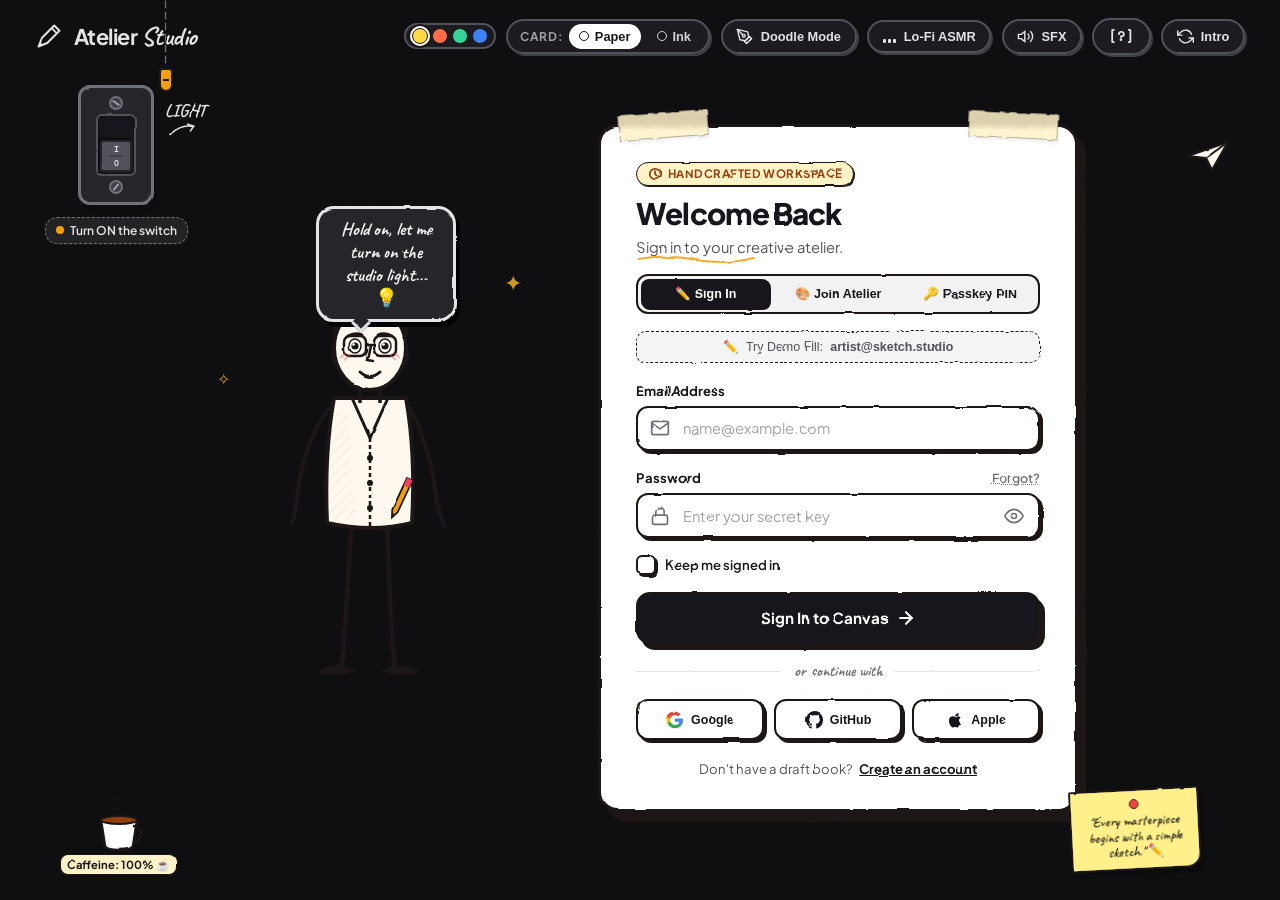
==== commit cc42db71: "Update login and sketch-login changes" ====
--- a/sketch-login/index.html
+++ b/sketch-login/index.html
@@ -3,8 +3,8 @@
 <head>
   <meta charset="UTF-8">
   <meta name="viewport" content="width=device-width, initial-scale=1.0">
-  <title>Pencil Sketch Interactive Login | Art & Light</title>
-  <meta name="description" content="An artistic hand-drawn pencil sketch interactive login page with switch toggle animation, warm yellow canvas, and expressive character interactions.">
+  <title>Pencil Sketch Interactive Login | Atelier Studio</title>
+  <meta name="description" content="An artistic hand-drawn pencil sketch interactive login page with switch toggle animation, warm yellow canvas, interactive doodle board, pupil tracking, and expressive character interactions.">
   <link rel="preconnect" href="https://fonts.googleapis.com">
   <link rel="preconnect" href="https://fonts.gstatic.com" crossorigin>
   <link href="https://fonts.googleapis.com/css2?family=Caveat:wght@600;700&family=Plus+Jakarta+Sans:wght@400;500;600;700;800&family=Space+Mono:wght@400;700&display=swap" rel="stylesheet">
@@ -45,7 +45,11 @@
     <div class="light-beam"></div>
   </div>
 
-  <!-- Top Floating Controls -->
+  <!-- Particle and Doodle Canvases -->
+  <canvas id="fxCanvas"></canvas>
+  <canvas id="doodleCanvas"></canvas>
+
+  <!-- Top Floating Navigation & Studio Controls -->
   <header class="top-nav">
     <div class="brand-sketch">
       <svg class="brand-icon" viewBox="0 0 32 32" width="28" height="28">
@@ -53,54 +57,86 @@
         <path d="M19,7 L25,13" fill="none" stroke="currentColor" stroke-width="2" />
         <path d="M4,28 L9,26 L6,23 Z" fill="currentColor" />
       </svg>
-      <span class="brand-title">Atelier<strong>Draft</strong></span>
+      <span class="brand-title">Atelier<strong>Studio</strong></span>
     </div>
 
     <div class="top-actions">
+      <!-- Studio Light Atmosphere Palette Switcher -->
+      <div class="palette-picker" title="Atmosphere Palette Mood">
+        <span class="pal-dot pal-amber active" data-theme="theme-amber" title="Amber Atelier"></span>
+        <span class="pal-dot pal-terracotta" data-theme="theme-terracotta" title="Sunset Terracotta"></span>
+        <span class="pal-dot pal-celadon" data-theme="theme-celadon" title="Mint Celadon"></span>
+        <span class="pal-dot pal-blueprint" data-theme="theme-blueprint" title="Cyber Blueprint"></span>
+      </div>
+
       <!-- Theme Card Mode Toggle (White Card vs Ink Black Card) -->
-      <div class="card-theme-toggle" title="Switch Card Style">
-        <span class="toggle-label">Card Style:</span>
-        <button type="button" class="theme-btn active" id="cardStyleWhite" data-style="white">
-          <span class="color-dot white"></span> White
+      <div class="card-theme-toggle">
+        <span class="toggle-label">Card:</span>
+        <button type="button" class="theme-btn active" id="cardStyleWhite" title="Paper White Card">
+          <span class="color-dot white"></span>
+          <span>Paper</span>
         </button>
-        <button type="button" class="theme-btn" id="cardStyleBlack" data-style="black">
-          <span class="color-dot black"></span> Black Ink
+        <button type="button" class="theme-btn" id="cardStyleBlack" title="Ink Black Card">
+          <span class="color-dot black"></span>
+          <span>Ink</span>
         </button>
       </div>
 
-      <!-- Sound FX Toggle Button -->
-      <button type="button" class="icon-tool-btn" id="soundToggle" title="Toggle Sound Effects">
-        <svg class="sound-on-icon" viewBox="0 0 24 24" width="20" height="20">
-          <path d="M11 5L6 9H2v6h4l5 4V5z" fill="currentColor"/>
-          <path d="M15.54 8.46a5 5 0 0 1 0 7.07M19.07 4.93a10 10 0 0 1 0 14.14" fill="none" stroke="currentColor" stroke-width="2" stroke-linecap="round"/>
+      <!-- Live Doodle Mode Toggle Button -->
+      <button type="button" class="icon-tool-btn" id="doodleModeBtn" title="Draw & Doodle on the Page! (Hotkey: D)">
+        <svg viewBox="0 0 24 24" width="17" height="17" fill="none" stroke="currentColor" stroke-width="2" stroke-linecap="round" stroke-linejoin="round">
+          <path d="M12 19l7-7 3 3-7 7-3-3z"/>
+          <path d="M18 13l-1.5-7.5L2 2l3.5 14.5L13 18l5-5z"/>
+          <path d="M2 2l7.586 7.586"/>
+          <circle cx="11" cy="11" r="2"/>
         </svg>
-        <svg class="sound-off-icon hidden" viewBox="0 0 24 24" width="20" height="20">
-          <path d="M11 5L6 9H2v6h4l5 4V5z" fill="currentColor"/>
-          <line x1="23" y1="9" x2="17" y2="15" stroke="currentColor" stroke-width="2" stroke-linecap="round"/>
-          <line x1="17" y1="9" x2="23" y2="15" stroke="currentColor" stroke-width="2" stroke-linecap="round"/>
+        <span class="btn-text">Doodle Mode</span>
+      </button>
+
+      <!-- Generative Lo-Fi ASMR Ambient Audio Toggle -->
+      <button type="button" class="icon-tool-btn" id="ambientToggle" title="Toggle Lo-Fi Studio Vinyl ASMR">
+        <div class="equalizer-icon" id="eqIcon">
+          <span class="eq-bar"></span>
+          <span class="eq-bar"></span>
+          <span class="eq-bar"></span>
+        </div>
+        <span class="btn-text">Lo-Fi ASMR</span>
+      </button>
+
+      <!-- Sound FX Toggle -->
+      <button type="button" class="icon-tool-btn" id="soundToggle" title="Toggle Sound Effects (Hotkey: S)">
+        <svg class="sound-on-icon" viewBox="0 0 24 24" width="17" height="17" fill="none" stroke="currentColor" stroke-width="2" stroke-linecap="round">
+          <polygon points="11 5 6 9 2 9 2 15 6 15 11 19 11 5" />
+          <path d="M19.07 4.93a10 10 0 0 1 0 14.14M15.54 8.46a5 5 0 0 1 0 7.07" />
         </svg>
-        <span class="btn-text">Sound ON</span>
+        <svg class="sound-off-icon hidden" viewBox="0 0 24 24" width="17" height="17" fill="none" stroke="currentColor" stroke-width="2" stroke-linecap="round">
+          <polygon points="11 5 6 9 2 9 2 15 6 15 11 19 11 5" />
+          <line x1="23" y1="9" x2="17" y2="15" />
+          <line x1="17" y1="9" x2="23" y2="15" />
+        </svg>
+        <span class="btn-text">SFX</span>
+      </button>
+
+      <!-- Keyboard Shortcuts Cheat-sheet Modal Trigger -->
+      <button type="button" class="icon-tool-btn" id="shortcutsBtn" title="Keyboard Shortcuts (Hotkey: ?)">
+        <span style="font-family: var(--font-mono); font-weight: 800; font-size: 0.85rem;">[?]</span>
       </button>
 
       <!-- Replay Animation Button -->
       <button type="button" class="icon-tool-btn" id="replayIntroBtn" title="Replay Character Walk & Light Switch Intro">
-        <svg viewBox="0 0 24 24" width="18" height="18" fill="none" stroke="currentColor" stroke-width="2" stroke-linecap="round" stroke-linejoin="round">
+        <svg viewBox="0 0 24 24" width="17" height="17" fill="none" stroke="currentColor" stroke-width="2" stroke-linecap="round" stroke-linejoin="round">
           <path d="M1 4v6h6M23 20v-6h-6" />
           <path d="M20.49 9A9 9 0 0 0 5.64 5.64L1 10m22 4l-4.64 4.36A9 9 0 0 1 3.51 15" />
         </svg>
-        <span class="btn-text">Replay Intro</span>
+        <span class="btn-text">Intro</span>
       </button>
     </div>
   </header>
 
   <!-- Interactive Light Switch on Wall (Pencil Sketch Style) -->
   <div class="switch-station" id="switchStation">
-    <div class="switch-plate-shadow"></div>
-    <div class="switch-plate" id="switchPlate" title="Click to toggle the switch!">
-      <!-- Hand-drawn screws -->
-      <div class="plate-screw top">
-        <div class="screw-slot"></div>
-      </div>
+    <div class="switch-plate" id="switchPlate" title="Click to toggle the switch! (Hotkey: L)">
+      <div class="plate-screw top"><div class="screw-slot"></div></div>
       
       <div class="switch-toggle-frame">
         <div class="toggle-track">
@@ -112,11 +148,8 @@
         </div>
       </div>
 
-      <div class="plate-screw bottom">
-        <div class="screw-slot"></div>
-      </div>
-
-      <!-- Pencil annotations around switch -->
+      <div class="plate-screw bottom"><div class="screw-slot"></div></div>
+
       <div class="switch-label-sketch">
         <span class="handwritten">LIGHT</span>
         <svg class="sketch-arrow" viewBox="0 0 40 20" width="36" height="18">
@@ -131,12 +164,26 @@
     </div>
   </div>
 
+  <!-- Hanging Spring Pull-Cord Lamp Chain -->
+  <div class="pull-cord-station" id="pullCordStation" title="Drag or click to yank the light cord!">
+    <div class="cord-chain" id="cordChain">
+      <div class="chain-link"></div>
+      <div class="chain-link"></div>
+      <div class="chain-link"></div>
+      <div class="chain-link"></div>
+      <div class="chain-link"></div>
+      <div class="chain-link"></div>
+      <div class="chain-handle" id="cordHandle"></div>
+    </div>
+    <span class="pull-cord-hint handwritten">pull cord ⚡</span>
+  </div>
+
   <!-- Main Experience Stage -->
   <main class="stage-container">
     
     <!-- Left Area: The Animated Pencil-Sketched Human Character -->
     <div class="character-arena" id="characterArena">
-      <div class="character-wrapper" id="characterWrapper">
+      <div class="character-wrapper" id="characterWrapper" title="Click to poke / tickle me! Double click to spin!">
         
         <!-- Speech Bubble from Character -->
         <div class="sketch-bubble" id="characterBubble">
@@ -144,39 +191,31 @@
           <div class="bubble-tail"></div>
         </div>
 
-        <!-- Master SVG Pencil Sketch Character -->
+        <!-- Master SVG Pencil Sketch Character with Vector Pupil Gaze Tracking -->
         <svg id="sketchHuman" class="sketch-human-svg" viewBox="0 0 280 440" width="280" height="440">
           <g id="humanRoot" class="character-group">
             
-            <!-- Floor Shadow (Graphite crosshatch) -->
+            <!-- Floor Shadow -->
             <ellipse id="charShadow" cx="140" cy="425" rx="65" ry="10" fill="url(#crosshatch)" opacity="0.7"/>
 
             <!-- Legs & Shoes -->
             <g id="charLegs" class="char-limb">
-              <!-- Left Leg -->
               <path class="sketch-line leg-l" d="M120,270 L115,350 L110,418" stroke="#1c1917" stroke-width="4.5" stroke-linecap="round" fill="none"/>
-              <!-- Left Shoe -->
               <path class="sketch-line shoe-l" d="M110,418 Q95,418 88,424 Q105,428 122,423 Z" fill="#1c1917" stroke="#1c1917" stroke-width="2"/>
 
-              <!-- Right Leg -->
               <path class="sketch-line leg-r" d="M155,270 L158,350 L162,418" stroke="#1c1917" stroke-width="4.5" stroke-linecap="round" fill="none"/>
-              <!-- Right Shoe -->
               <path class="sketch-line shoe-r" d="M162,418 Q178,418 186,424 Q168,428 152,423 Z" fill="#1c1917" stroke="#1c1917" stroke-width="2"/>
             </g>
 
-            <!-- Torso / Jacket (Hand-sketched with hatch texture) -->
+            <!-- Torso / Jacket -->
             <g id="charTorso">
-              <!-- Main Coat Body -->
               <path class="sketch-line torso-body" d="M102,150 Q92,205 95,275 Q140,285 180,275 Q184,205 174,150 Z" 
                     fill="#fff8ee" stroke="#1c1917" stroke-width="4" stroke-linejoin="round"/>
-              <!-- Shading on torso -->
               <path d="M100,165 Q95,215 97,270 Q120,275 125,270 Q115,200 118,160 Z" fill="url(#crosshatch)" opacity="0.6"/>
               
-              <!-- Jacket Collar & Lapels -->
               <path class="sketch-line" d="M120,150 L138,190 L156,150" fill="none" stroke="#1c1917" stroke-width="3" stroke-linecap="round"/>
               <path class="sketch-line" d="M138,190 L138,278" stroke="#1c1917" stroke-width="2.5" stroke-dasharray="4,3"/>
               
-              <!-- Buttons -->
               <circle cx="138" cy="210" r="3" fill="#1c1917"/>
               <circle cx="138" cy="235" r="3" fill="#1c1917"/>
               <circle cx="138" cy="260" r="3" fill="#1c1917"/>
@@ -184,39 +223,40 @@
 
             <!-- Head & Face -->
             <g id="charHead" class="char-head-group">
-              <!-- Neck -->
               <path class="sketch-line" d="M128,140 L128,155 M148,140 L148,155" stroke="#1c1917" stroke-width="3.5"/>
               
-              <!-- Head Outline -->
               <ellipse class="sketch-line head-base" cx="138" cy="100" rx="36" ry="42" 
                        fill="#fff9f0" stroke="#1c1917" stroke-width="4"/>
               
-              <!-- Hair (Charcoal strokes) -->
+              <!-- Hair -->
               <path class="sketch-line hair" d="M102,96 Q100,60 138,52 Q176,60 174,96 Q178,72 165,58 Q140,46 112,62 Q100,75 102,96 Z" 
                     fill="#1c1917" stroke="#1c1917" stroke-width="2"/>
-              <!-- Hair bangs sketch lines -->
               <path d="M112,66 Q128,78 142,68 Q155,80 168,72" fill="none" stroke="#1c1917" stroke-width="3" stroke-linecap="round"/>
 
               <!-- Ears -->
               <path class="sketch-line" d="M102,100 Q98,108 103,115" stroke="#1c1917" stroke-width="3" fill="none"/>
               <path class="sketch-line" d="M174,100 Q178,108 173,115" stroke="#1c1917" stroke-width="3" fill="none"/>
 
-              <!-- Eyes & Glasses / Eyebrows -->
+              <!-- Dynamic Cursor-Tracking Eyes & Glasses -->
               <g id="charEyes" class="eyes-normal">
-                <!-- Left Eyebrow -->
                 <path id="eyebrowL" class="sketch-line" d="M116,88 Q124,84 130,87" stroke="#1c1917" stroke-width="3" stroke-linecap="round" fill="none"/>
-                <!-- Right Eyebrow -->
                 <path id="eyebrowR" class="sketch-line" d="M146,87 Q152,84 160,88" stroke="#1c1917" stroke-width="3" stroke-linecap="round" fill="none"/>
 
-                <!-- Left Eye -->
-                <ellipse id="eyeL" cx="123" cy="98" rx="4.5" ry="5.5" fill="#1c1917"/>
-                <circle id="eyeGleamL" cx="121.5" cy="96" r="1.5" fill="#ffffff"/>
-
-                <!-- Right Eye -->
-                <ellipse id="eyeR" cx="153" cy="98" rx="4.5" ry="5.5" fill="#1c1917"/>
-                <circle id="eyeGleamR" cx="151.5" cy="96" r="1.5" fill="#ffffff"/>
-
-                <!-- Glasses (Stylish Sketch Frames) -->
+                <!-- Left Eye Socket & Moveable Pupil -->
+                <ellipse id="eyeL" cx="123" cy="98" rx="6" ry="7" fill="#FFFFFF" stroke="#1c1917" stroke-width="1.5"/>
+                <g id="pupilGroupL" transform="translate(0, 0)">
+                  <circle id="pupilL" cx="123" cy="98" r="3.6" fill="#1c1917"/>
+                  <circle id="eyeGleamL" cx="121.5" cy="96.5" r="1.3" fill="#ffffff"/>
+                </g>
+
+                <!-- Right Eye Socket & Moveable Pupil -->
+                <ellipse id="eyeR" cx="153" cy="98" rx="6" ry="7" fill="#FFFFFF" stroke="#1c1917" stroke-width="1.5"/>
+                <g id="pupilGroupR" transform="translate(0, 0)">
+                  <circle id="pupilR" cx="153" cy="98" r="3.6" fill="#1c1917"/>
+                  <circle id="eyeGleamR" cx="151.5" cy="96.5" r="1.3" fill="#ffffff"/>
+                </g>
+
+                <!-- Glasses -->
                 <rect x="112" y="88" width="22" height="20" rx="6" fill="none" stroke="#1c1917" stroke-width="2.5"/>
                 <rect x="142" y="88" width="22" height="20" rx="6" fill="none" stroke="#1c1917" stroke-width="2.5"/>
                 <path d="M134,97 L142,97" stroke="#1c1917" stroke-width="2.5"/>
@@ -225,12 +265,12 @@
               <!-- Nose -->
               <path class="sketch-line" d="M138,98 L135,112 L141,113" fill="none" stroke="#1c1917" stroke-width="2.5" stroke-linecap="round"/>
 
-              <!-- Mouth (Dynamic) -->
+              <!-- Mouth -->
               <path id="charMouth" class="sketch-line mouth-smile" d="M128,124 Q138,133 148,124" 
                     fill="none" stroke="#1c1917" stroke-width="3" stroke-linecap="round"/>
 
-              <!-- Cheek blush sketch hatches -->
-              <g class="blush" opacity="0.4">
+              <!-- Cheek blush -->
+              <g id="charBlush" class="blush" opacity="0.4">
                 <line x1="108" y1="110" x2="114" y2="105" stroke="#ef4444" stroke-width="1.8"/>
                 <line x1="112" y1="112" x2="118" y2="107" stroke="#ef4444" stroke-width="1.8"/>
                 <line x1="158" y1="107" x2="164" y2="112" stroke="#ef4444" stroke-width="1.8"/>
@@ -238,54 +278,45 @@
               </g>
             </g>
 
-            <!-- Left Arm (Articulated for Switch Flip / Gestures) -->
+            <!-- Left Arm (Articulated for Switch Flip) -->
             <g id="charLeftArm" class="arm-interactive">
-              <!-- Default resting / waving position -->
               <path id="armLDefault" class="sketch-line" d="M96,160 Q70,200 65,250 Q63,265 60,275" 
                     stroke="#1c1917" stroke-width="4" stroke-linecap="round" fill="none"/>
-              <!-- Switch-flipping reached-up arm -->
+              
               <path id="armLReach" class="sketch-line hidden" d="M98,160 Q70,90 40,25 Q35,12 28,5" 
                     stroke="#1c1917" stroke-width="4.5" stroke-linecap="round" fill="none"/>
-              <!-- Left hand switch clicker -->
+              
               <g id="handLReach" class="hidden">
                 <path d="M28,5 Q20,2 16,10 Q22,18 28,16" fill="#fff9f0" stroke="#1c1917" stroke-width="3"/>
-                <!-- Pointing index finger -->
                 <path d="M22,8 L8,-5" stroke="#1c1917" stroke-width="3.5" stroke-linecap="round"/>
-                <!-- Finger click energy sparks -->
-                <path class="click-sparks" d="M4,-12 L2,-6 M-2,-2 L-8,-5 M0,6 L-6,10" stroke="#f59e0b" stroke-width="2.5" stroke-linecap="round"/>
               </g>
             </g>
 
-            <!-- Right Arm & Hands (For covering eyes / waving / typing) -->
+            <!-- Right Arm & Hands -->
             <g id="charRightArm" class="arm-interactive">
-              <!-- Default resting arm -->
               <path id="armRDefault" class="sketch-line" d="M178,160 Q200,205 205,255 Q208,268 212,278" 
                     stroke="#1c1917" stroke-width="4" stroke-linecap="round" fill="none"/>
-              <!-- Thumbs up gesture -->
+              
               <g id="handRThumbsUp" class="hidden">
                 <path d="M212,250 Q230,245 234,230 Q238,215 228,215 Q220,225 212,240" fill="#fff9f0" stroke="#1c1917" stroke-width="3"/>
                 <path d="M228,215 L228,200" stroke="#1c1917" stroke-width="4" stroke-linecap="round"/>
               </g>
             </g>
 
-            <!-- Hands Covering Eyes (Password typing mode - peek-a-boo) -->
+            <!-- Hands Covering Eyes (Password typing mode) -->
             <g id="handsCoverEyes" class="hands-cover-group hidden">
-              <!-- Left Hand covering left eye -->
               <g transform="translate(102, 75)">
                 <path class="sketch-line" d="M-8,35 Q10,18 18,12 Q28,10 26,22 Q20,32 5,42 Z" fill="#fff9f0" stroke="#1c1917" stroke-width="3"/>
-                <!-- Fingers -->
                 <path d="M12,14 L24,16 M10,19 L22,22 M8,25 L19,28" stroke="#1c1917" stroke-width="2.2" stroke-linecap="round"/>
               </g>
-              <!-- Right Hand covering right eye -->
               <g transform="translate(142, 75)">
                 <path class="sketch-line" d="M36,35 Q18,18 10,12 Q0,10 2,22 Q8,32 23,42 Z" fill="#fff9f0" stroke="#1c1917" stroke-width="3"/>
-                <!-- Fingers -->
                 <path d="M16,14 L4,16 M18,19 L6,22 M20,25 L9,28" stroke="#1c1917" stroke-width="2.2" stroke-linecap="round"/>
               </g>
             </g>
 
-            <!-- Mascot Pencil in Pocket / Hand -->
-            <g id="mascotPencil" transform="translate(175, 230) rotate(25)">
+            <!-- Mascot Pencil in Pocket -->
+            <g id="mascotPencil" transform="translate(175, 230) rotate(25)" style="cursor: pointer;">
               <path d="M0,0 L6,0 L6,35 L3,42 L0,35 Z" fill="#f59e0b" stroke="#1c1917" stroke-width="1.8"/>
               <path d="M0,0 L6,0 L6,8 L0,8 Z" fill="#f43f5e"/>
               <path d="M2,38 L4,38 L3,42 Z" fill="#1c1917"/>
@@ -294,11 +325,10 @@
           </g>
         </svg>
 
-        <!-- Floating Sketch Doodles & Notes -->
+        <!-- Floating Sketch Doodles -->
         <div class="character-doodles">
           <span class="doodle-star s1">✦</span>
           <span class="doodle-star s2">✧</span>
-          <span class="doodle-line">~ ~ ~</span>
         </div>
 
       </div>
@@ -308,14 +338,13 @@
     <div class="login-arena">
       
       <div class="login-card-wrapper" id="loginCardWrapper">
-        <!-- Hand-drawn Paper Tape / Pin Accents -->
         <div class="card-tape tape-top-left"></div>
         <div class="card-tape tape-top-right"></div>
         
         <!-- The Main Interactive Login Card -->
         <div class="login-card theme-white" id="loginCard">
           
-          <!-- Card Header with Sketch Flair -->
+          <!-- Card Header -->
           <div class="card-header">
             <div class="header-badge">
               <svg viewBox="0 0 16 16" width="14" height="14" fill="none" stroke="currentColor" stroke-width="2">
@@ -325,8 +354,8 @@
               <span>Handcrafted Workspace</span>
             </div>
             
-            <h1 class="card-title">Welcome Back</h1>
-            <p class="card-subtitle">
+            <h1 class="card-title" id="cardMainTitle">Welcome Back</h1>
+            <p class="card-subtitle" id="cardMainSubtitle">
               Sign in to your creative atelier.
               <svg class="subtitle-flourish" viewBox="0 0 120 12" width="120" height="12">
                 <path d="M2,6 Q30,1 60,7 Q90,12 118,5" fill="none" stroke="currentColor" stroke-width="2" stroke-linecap="round"/>
@@ -334,205 +363,399 @@
             </p>
           </div>
 
-          <!-- Fast Demo Auto-fill Helper -->
-          <div class="demo-quickfill">
-            <button type="button" class="demo-chip" id="quickFillBtn" title="Click to quickly fill sample credentials">
-              <span class="chip-spark">✏️</span> Try Demo Fill: <strong>artist@sketch.studio</strong>
-            </button>
+          <!-- Auth Mode Tabs (Sign In / Register / Passkey PIN) -->
+          <div class="auth-tab-bar" role="tablist">
+            <button type="button" class="auth-tab active" id="tabSignIn" role="tab" aria-selected="true">✏️ Sign In</button>
+            <button type="button" class="auth-tab" id="tabSignUp" role="tab" aria-selected="false">🎨 Join Atelier</button>
+            <button type="button" class="auth-tab" id="tabPasskey" role="tab" aria-selected="false">🔑 Passkey PIN</button>
           </div>
 
-          <!-- The Login Form -->
-          <form class="auth-form" id="loginForm" novalidate>
-            
-            <!-- Email Input Group -->
-            <div class="form-group" id="emailGroup">
-              <label for="emailInput" class="form-label">
-                <span>Email Address</span>
-                <span class="sketch-pencil-indicator" id="emailPencil">✏️ sketching...</span>
-              </label>
+          <!-- TAB PANE 1: SIGN IN -->
+          <div class="auth-tab-pane" id="paneSignIn">
+            <!-- Fast Demo Auto-fill Helper -->
+            <div class="demo-quickfill">
+              <button type="button" class="demo-chip" id="quickFillBtn" title="Click to quickly fill sample credentials">
+                <span class="chip-spark">✏️</span> Try Demo Fill: <strong>artist@sketch.studio</strong>
+              </button>
+            </div>
+
+            <!-- The Login Form -->
+            <form class="auth-form" id="loginForm" novalidate>
               
-              <div class="input-wrapper">
-                <div class="input-icon">
-                  <svg viewBox="0 0 24 24" width="20" height="20" fill="none" stroke="currentColor" stroke-width="2" stroke-linecap="round">
-                    <rect x="2" y="4" width="20" height="16" rx="2" />
-                    <path d="M22 6L12 13 2 6" />
-                  </svg>
-                </div>
+              <!-- Email Input Group -->
+              <div class="form-group" id="emailGroup">
+                <label for="emailInput" class="form-label">
+                  <span>Email Address</span>
+                  <span class="sketch-pencil-indicator" id="emailPencil">✏️ sketching...</span>
+                </label>
                 
-                <input 
-                  type="email" 
-                  id="emailInput" 
-                  name="email" 
-                  class="sketch-input" 
-                  placeholder="name@example.com" 
-                  autocomplete="email"
-                  required
-                >
+                <div class="input-wrapper">
+                  <div class="input-icon">
+                    <svg viewBox="0 0 24 24" width="20" height="20" fill="none" stroke="currentColor" stroke-width="2" stroke-linecap="round">
+                      <rect x="2" y="4" width="20" height="16" rx="2" />
+                      <path d="M22 6L12 13 2 6" />
+                    </svg>
+                  </div>
+                  
+                  <input 
+                    type="email" 
+                    id="emailInput" 
+                    name="email" 
+                    class="sketch-input" 
+                    placeholder="name@example.com" 
+                    autocomplete="email"
+                    required
+                  >
+                </div>
+                <span class="field-error" id="emailError">Please enter a valid email address</span>
+              </div>
+
+              <!-- Password Input Group -->
+              <div class="form-group" id="passwordGroup">
+                <div class="label-row">
+                  <label for="passwordInput" class="form-label">
+                    <span>Password</span>
+                    <span class="sketch-pencil-indicator" id="passwordPencil">🙈 Looking away!</span>
+                  </label>
+                  <a href="#forgot" class="forgot-link" id="forgotPasswordLink">Forgot?</a>
+                </div>
                 
-                <div class="input-stroke-decor"></div>
-              </div>
-              <span class="field-error" id="emailError">Please enter a valid email address</span>
-            </div>
-
-            <!-- Password Input Group -->
-            <div class="form-group" id="passwordGroup">
-              <div class="label-row">
-                <label for="passwordInput" class="form-label">
-                  <span>Password</span>
-                  <span class="sketch-pencil-indicator" id="passwordPencil">🙈 Character covered eyes!</span>
+                <div class="input-wrapper">
+                  <div class="input-icon">
+                    <svg viewBox="0 0 24 24" width="20" height="20" fill="none" stroke="currentColor" stroke-width="2" stroke-linecap="round">
+                      <rect x="3" y="11" width="18" height="11" rx="2" ry="2"/>
+                      <path d="M7 11V7a5 5 0 0 1 10 0v4"/>
+                    </svg>
+                  </div>
+                  
+                  <input 
+                    type="password" 
+                    id="passwordInput" 
+                    name="password" 
+                    class="sketch-input" 
+                    placeholder="Enter your secret key" 
+                    autocomplete="current-password"
+                    required
+                  >
+
+                  <button type="button" class="password-toggle" id="togglePasswordBtn" title="Toggle password visibility">
+                    <svg class="eye-open" viewBox="0 0 24 24" width="20" height="20" fill="none" stroke="currentColor" stroke-width="2" stroke-linecap="round">
+                      <path d="M1 12s4-8 11-8 11 8 11 8-4 8-11 8-11-8-11-8z" />
+                      <circle cx="12" cy="12" r="3" />
+                    </svg>
+                    <svg class="eye-closed hidden" viewBox="0 0 24 24" width="20" height="20" fill="none" stroke="currentColor" stroke-width="2" stroke-linecap="round">
+                      <path d="M17.94 17.94A10.07 10.07 0 0 1 12 20c-7 0-11-8-11-8a18.45 18.45 0 0 1 5.06-5.94M9.9 4.24A9.12 9.12 0 0 1 12 4c7 0 11 8 11 8a18.5 18.5 0 0 1-2.16 3.19m-6.72-1.07a3 3 0 1 1-4.24-4.24" />
+                      <line x1="1" y1="1" x2="23" y2="23" />
+                    </svg>
+                  </button>
+                </div>
+                
+                <div class="password-meter" id="passwordMeter">
+                  <div class="meter-track"><div class="meter-bar" id="meterBar"></div></div>
+                  <div class="meter-label" id="meterLabel">Password strength: Empty</div>
+                </div>
+                <span class="field-error" id="passwordError">Password must be at least 6 characters</span>
+              </div>
+
+              <!-- Remember Me & Preferences -->
+              <div class="form-auxiliary">
+                <label class="sketch-checkbox-container" id="rememberMeContainer">
+                  <input type="checkbox" id="rememberMeCheckbox" name="remember">
+                  <span class="sketch-checkmark">
+                    <svg viewBox="0 0 16 16" width="14" height="14">
+                      <path class="check-path" d="M3,8 L6,12 L13,3" fill="none" stroke="currentColor" stroke-width="2.5" stroke-linecap="round" stroke-linejoin="round"/>
+                    </svg>
+                  </span>
+                  <span class="checkbox-text">Keep me signed in</span>
                 </label>
-                <a href="#forgot" class="forgot-link" id="forgotPasswordLink">Forgot?</a>
-              </div>
-              
-              <div class="input-wrapper">
-                <div class="input-icon">
-                  <svg viewBox="0 0 24 24" width="20" height="20" fill="none" stroke="currentColor" stroke-width="2" stroke-linecap="round">
-                    <rect x="3" y="11" width="18" height="11" rx="2" ry="2"/>
-                    <path d="M7 11V7a5 5 0 0 1 10 0v4"/>
-                  </svg>
-                </div>
-                
-                <input 
-                  type="password" 
-                  id="passwordInput" 
-                  name="password" 
-                  class="sketch-input" 
-                  placeholder="Enter your secret key" 
-                  autocomplete="current-password"
-                  required
-                >
-
-                <!-- Show/Hide Password Button -->
-                <button type="button" class="password-toggle" id="togglePasswordBtn" title="Toggle password visibility">
-                  <svg class="eye-open" viewBox="0 0 24 24" width="20" height="20" fill="none" stroke="currentColor" stroke-width="2" stroke-linecap="round">
-                    <path d="M1 12s4-8 11-8 11 8 11 8-4 8-11 8-11-8-11-8z" />
-                    <circle cx="12" cy="12" r="3" />
-                  </svg>
-                  <svg class="eye-closed hidden" viewBox="0 0 24 24" width="20" height="20" fill="none" stroke="currentColor" stroke-width="2" stroke-linecap="round">
-                    <path d="M17.94 17.94A10.07 10.07 0 0 1 12 20c-7 0-11-8-11-8a18.45 18.45 0 0 1 5.06-5.94M9.9 4.24A9.12 9.12 0 0 1 12 4c7 0 11 8 11 8a18.5 18.5 0 0 1-2.16 3.19m-6.72-1.07a3 3 0 1 1-4.24-4.24" />
-                    <line x1="1" y1="1" x2="23" y2="23" />
-                  </svg>
-                </button>
-                
-                <div class="input-stroke-decor"></div>
-              </div>
-              
-              <!-- Sketch Password Strength Meter -->
-              <div class="password-meter" id="passwordMeter">
-                <div class="meter-track">
-                  <div class="meter-bar" id="meterBar"></div>
-                </div>
-                <div class="meter-label" id="meterLabel">Password strength: Empty</div>
-              </div>
-              <span class="field-error" id="passwordError">Password must be at least 6 characters</span>
-            </div>
-
-            <!-- Remember Me & Preferences -->
-            <div class="form-auxiliary">
-              <label class="sketch-checkbox-container" id="rememberMeContainer">
-                <input type="checkbox" id="rememberMeCheckbox" name="remember">
-                <span class="sketch-checkmark">
-                  <svg viewBox="0 0 16 16" width="14" height="14">
-                    <path class="check-path" d="M3,8 L6,12 L13,3" fill="none" stroke="currentColor" stroke-width="2.5" stroke-linecap="round" stroke-linejoin="round"/>
+              </div>
+
+              <!-- Sign In Submit Button -->
+              <button type="submit" class="sketch-submit-btn" id="submitBtn">
+                <span class="btn-content">
+                  <span class="btn-label">Sign In to Canvas</span>
+                  <svg class="btn-arrow" viewBox="0 0 24 24" width="20" height="20" fill="none" stroke="currentColor" stroke-width="2.5" stroke-linecap="round" stroke-linejoin="round">
+                    <line x1="5" y1="12" x2="19" y2="12" />
+                    <polyline points="12 5 19 12 12 19" />
                   </svg>
                 </span>
-                <span class="checkbox-text">Keep me signed in</span>
-              </label>
+                <span class="spinner-sketch hidden" id="submitSpinner">
+                  <svg viewBox="0 0 24 24" width="22" height="22">
+                    <circle cx="12" cy="12" r="9" fill="none" stroke="currentColor" stroke-width="3" stroke-dasharray="35" stroke-dashoffset="10"/>
+                  </svg>
+                </span>
+              </button>
+
+            </form>
+
+            <div class="sketch-divider">
+              <span class="divider-line"></span>
+              <span class="divider-text handwritten">or continue with</span>
+              <span class="divider-line"></span>
             </div>
 
-            <!-- Sign In Submit Button -->
-            <button type="submit" class="sketch-submit-btn" id="submitBtn">
-              <span class="btn-crosshatch"></span>
-              <span class="btn-content">
-                <span class="btn-label">Sign In to Canvas</span>
-                <svg class="btn-arrow" viewBox="0 0 24 24" width="20" height="20" fill="none" stroke="currentColor" stroke-width="2.5" stroke-linecap="round" stroke-linejoin="round">
-                  <line x1="5" y1="12" x2="19" y2="12" />
-                  <polyline points="12 5 19 12 12 19" />
+            <!-- Social Login Sketched Badges -->
+            <div class="social-auth-grid">
+              <button type="button" class="social-btn" title="Sign in with Google" onclick="handleSocialAuth('Google')">
+                <svg viewBox="0 0 24 24" width="18" height="18">
+                  <path d="M22.56 12.25c0-.78-.07-1.53-.2-2.25H12v4.26h5.92c-.26 1.37-1.04 2.53-2.21 3.31v2.77h3.57c2.08-1.92 3.28-4.74 3.28-8.09z" fill="#4285F4"/>
+                  <path d="M12 23c2.97 0 5.46-.98 7.28-2.66l-3.57-2.77c-.98.66-2.23 1.06-3.71 1.06-2.86 0-5.29-1.93-6.16-4.53H2.18v2.84C3.99 20.53 7.7 23 12 23z" fill="#34A853"/>
+                  <path d="M5.84 14.09c-.22-.66-.35-1.36-.35-2.09s.13-1.43.35-2.09V7.06H2.18C1.43 8.55 1 10.22 1 12s.43 3.45 1.18 4.94l2.85-2.22.81-.63z" fill="#FBBC05"/>
+                  <path d="M12 5.38c1.62 0 3.06.56 4.21 1.64l3.15-3.15C17.45 2.09 14.97 1 12 1 7.7 1 3.99 3.47 2.18 7.06l3.66 2.84c.87-2.6 3.3-4.52 6.16-4.52z" fill="#EA4335"/>
                 </svg>
-              </span>
-              <span class="spinner-sketch hidden" id="submitSpinner">
-                <svg viewBox="0 0 24 24" width="22" height="22">
-                  <circle cx="12" cy="12" r="9" fill="none" stroke="currentColor" stroke-width="3" stroke-dasharray="35" stroke-dashoffset="10"/>
+                <span>Google</span>
+              </button>
+
+              <button type="button" class="social-btn" title="Sign in with GitHub" onclick="handleSocialAuth('GitHub')">
+                <svg viewBox="0 0 24 24" width="18" height="18" fill="currentColor">
+                  <path d="M12 0C5.37 0 0 5.37 0 12c0 5.31 3.435 9.795 8.205 11.385.6.105.825-.255.825-.57 0-.285-.015-1.23-.015-2.235-3.015.555-3.795-.735-4.035-1.41-.135-.345-.72-1.41-1.23-1.695-.42-.225-1.02-.78-.015-.795.945-.015 1.62.87 1.845 1.23 1.08 1.815 2.805 1.305 3.495.99.105-.78.42-1.305.765-1.605-2.67-.3-5.46-1.335-5.46-5.925 0-1.305.465-2.385 1.23-3.225-.12-.3-.54-1.53.12-3.18 0 0 1.005-.315 3.3 1.23.96-.27 1.98-.405 3-.405s2.04.135 3 .405c2.295-1.56 3.3-1.23 3.3-1.23.66 1.65.24 2.88.12 3.18.765.84 1.23 1.905 1.23 3.225 0 4.605-2.805 5.625-5.475 5.925.435.375.81 1.095.81 2.22 0 1.605-.015 2.895-.015 3.3 0 .315.225.69.825.57A12.02 12.02 0 0024 12c0-6.63-5.37-12-12-12z"/>
                 </svg>
-              </span>
-            </button>
-
-          </form>
-
-          <!-- Divider with hand-drawn pencil line -->
-          <div class="sketch-divider">
-            <span class="divider-line"></span>
-            <span class="divider-text handwritten">or continue with</span>
-            <span class="divider-line"></span>
+                <span>GitHub</span>
+              </button>
+
+              <button type="button" class="social-btn" title="Sign in with Apple" onclick="handleSocialAuth('Apple')">
+                <svg viewBox="0 0 24 24" width="18" height="18" fill="currentColor">
+                  <path d="M18.71 19.5c-.83 1.24-1.71 2.45-3.05 2.47-1.34.03-1.77-.79-3.29-.79-1.53 0-2 .77-3.27.82-1.31.05-2.3-1.32-3.14-2.53C4.25 17 2.94 12.45 4.7 9.39c.87-1.52 2.43-2.48 4.12-2.51 1.28-.02 2.5.87 3.29.87.78 0 2.26-1.07 3.81-.91.65.03 2.47.26 3.64 1.98-.09.06-2.17 1.28-2.15 3.81.03 3.02 2.65 4.03 2.68 4.04-.03.07-.42 1.44-1.38 2.83M15.97 6.87c.6-1.07 1-2.57.81-4.07-1.32.08-2.85.9-3.74 1.94-.59.69-1.12 2.22-.92 3.69 1.48.11 2.95-.77 3.85-1.56z"/>
+                </svg>
+                <span>Apple</span>
+              </button>
+            </div>
           </div>
 
-          <!-- Social Login Sketched Badges -->
-          <div class="social-auth-grid">
-            <button type="button" class="social-btn" title="Sign in with Google" onclick="handleSocialAuth('Google')">
-              <svg viewBox="0 0 24 24" width="18" height="18">
-                <path d="M22.56 12.25c0-.78-.07-1.53-.2-2.25H12v4.26h5.92c-.26 1.37-1.04 2.53-2.21 3.31v2.77h3.57c2.08-1.92 3.28-4.74 3.28-8.09z" fill="#4285F4"/>
-                <path d="M12 23c2.97 0 5.46-.98 7.28-2.66l-3.57-2.77c-.98.66-2.23 1.06-3.71 1.06-2.86 0-5.29-1.93-6.16-4.53H2.18v2.84C3.99 20.53 7.7 23 12 23z" fill="#34A853"/>
-                <path d="M5.84 14.09c-.22-.66-.35-1.36-.35-2.09s.13-1.43.35-2.09V7.06H2.18C1.43 8.55 1 10.22 1 12s.43 3.45 1.18 4.94l2.85-2.22.81-.63z" fill="#FBBC05"/>
-                <path d="M12 5.38c1.62 0 3.06.56 4.21 1.64l3.15-3.15C17.45 2.09 14.97 1 12 1 7.7 1 3.99 3.47 2.18 7.06l3.66 2.84c.87-2.6 3.3-4.52 6.16-4.52z" fill="#EA4335"/>
-              </svg>
-              <span>Google</span>
-            </button>
-
-            <button type="button" class="social-btn" title="Sign in with GitHub" onclick="handleSocialAuth('GitHub')">
-              <svg viewBox="0 0 24 24" width="18" height="18" fill="currentColor">
-                <path d="M12 0C5.37 0 0 5.37 0 12c0 5.31 3.435 9.795 8.205 11.385.6.105.825-.255.825-.57 0-.285-.015-1.23-.015-2.235-3.015.555-3.795-.735-4.035-1.41-.135-.345-.72-1.41-1.23-1.695-.42-.225-1.02-.78-.015-.795.945-.015 1.62.87 1.845 1.23 1.08 1.815 2.805 1.305 3.495.99.105-.78.42-1.305.765-1.605-2.67-.3-5.46-1.335-5.46-5.925 0-1.305.465-2.385 1.23-3.225-.12-.3-.54-1.53.12-3.18 0 0 1.005-.315 3.3 1.23.96-.27 1.98-.405 3-.405s2.04.135 3 .405c2.295-1.56 3.3-1.23 3.3-1.23.66 1.65.24 2.88.12 3.18.765.84 1.23 1.905 1.23 3.225 0 4.605-2.805 5.625-5.475 5.925.435.375.81 1.095.81 2.22 0 1.605-.015 2.895-.015 3.3 0 .315.225.69.825.57A12.02 12.02 0 0024 12c0-6.63-5.37-12-12-12z"/>
-              </svg>
-              <span>GitHub</span>
-            </button>
-
-            <button type="button" class="social-btn" title="Sign in with Apple" onclick="handleSocialAuth('Apple')">
-              <svg viewBox="0 0 24 24" width="18" height="18" fill="currentColor">
-                <path d="M18.71 19.5c-.83 1.24-1.71 2.45-3.05 2.47-1.34.03-1.77-.79-3.29-.79-1.53 0-2 .77-3.27.82-1.31.05-2.3-1.32-3.14-2.53C4.25 17 2.94 12.45 4.7 9.39c.87-1.52 2.43-2.48 4.12-2.51 1.28-.02 2.5.87 3.29.87.78 0 2.26-1.07 3.81-.91.65.03 2.47.26 3.64 1.98-.09.06-2.17 1.28-2.15 3.81.03 3.02 2.65 4.03 2.68 4.04-.03.07-.42 1.44-1.38 2.83M15.97 6.87c.6-1.07 1-2.57.81-4.07-1.32.08-2.85.9-3.74 1.94-.59.69-1.12 2.22-.92 3.69 1.48.11 2.95-.77 3.85-1.56z"/>
-              </svg>
-              <span>Apple</span>
-            </button>
+          <!-- TAB PANE 2: JOIN ATELIER (REGISTER) -->
+          <div class="auth-tab-pane hidden" id="paneSignUp">
+            <form class="auth-form" id="signUpForm" novalidate>
+              <div class="form-group">
+                <label class="form-label"><span>Choose Artist Persona</span></label>
+                <div class="avatar-grid" id="avatarGrid">
+                  <div class="avatar-choice selected" data-avatar="🎨" data-role="Painter">
+                    <span>🎨</span><span class="avatar-label">Painter</span>
+                  </div>
+                  <div class="avatar-choice" data-avatar="✒️" data-role="Inker">
+                    <span>✒️</span><span class="avatar-label">Inker</span>
+                  </div>
+                  <div class="avatar-choice" data-avatar="📐" data-role="Architect">
+                    <span>📐</span><span class="avatar-label">Arch</span>
+                  </div>
+                  <div class="avatar-choice" data-avatar="🔮" data-role="Sculptor">
+                    <span>🔮</span><span class="avatar-label">3D Sculpt</span>
+                  </div>
+                  <div class="avatar-choice" data-avatar="👾" data-role="Pixel">
+                    <span>👾</span><span class="avatar-label">Pixel</span>
+                  </div>
+                </div>
+              </div>
+
+              <div class="form-group" id="regNameGroup">
+                <label for="regNameInput" class="form-label"><span>Artist Handle / Name</span></label>
+                <div class="input-wrapper">
+                  <div class="input-icon"><span>@</span></div>
+                  <input type="text" id="regNameInput" class="sketch-input" placeholder="e.g. LeonardoDaSketch" required>
+                </div>
+              </div>
+
+              <div class="form-group" id="regEmailGroup">
+                <label for="regEmailInput" class="form-label"><span>Atelier Email</span></label>
+                <div class="input-wrapper">
+                  <div class="input-icon"><span>✉️</span></div>
+                  <input type="email" id="regEmailInput" class="sketch-input" placeholder="artist@studio.design" required>
+                </div>
+              </div>
+
+              <div class="form-group" id="regPassGroup">
+                <label for="regPassInput" class="form-label"><span>Master Key Password</span></label>
+                <div class="input-wrapper">
+                  <div class="input-icon"><span>🔒</span></div>
+                  <input type="password" id="regPassInput" class="sketch-input" placeholder="Draw your secret key" required>
+                </div>
+                
+                <!-- Dynamic Artwork Password Quality Progress Preview -->
+                <div class="sketch-pass-preview">
+                  <svg class="pass-drawing-svg" id="passDrawingSvg" viewBox="0 0 40 40">
+                    <circle cx="20" cy="20" r="16" fill="none" stroke="#1C1917" stroke-width="2" stroke-dasharray="3 3"/>
+                    <path id="svgArtworkProgress" d="M12 24 L20 14 L28 24 Z" fill="none" stroke="#1C1917" stroke-width="2"/>
+                  </svg>
+                  <div>
+                    <strong id="artQualityTitle" style="font-size: 0.78rem; display: block;">Draft Wireframe</strong>
+                    <span id="artQualitySub" style="font-size: 0.72rem; color: var(--ink-secondary);">Type uppercase, numbers & symbols</span>
+                  </div>
+                </div>
+              </div>
+
+              <button type="submit" class="sketch-submit-btn" id="regSubmitBtn">
+                <span class="btn-content">
+                  <span class="btn-label">Create Artist Pass</span>
+                  <span>🎨</span>
+                </span>
+              </button>
+            </form>
           </div>
 
-          <!-- Card Footer (Registration prompt) -->
+          <!-- TAB PANE 3: PASSKEY PIN (OTP) -->
+          <div class="auth-tab-pane hidden" id="panePasskey">
+            <div style="text-align: center; margin: 0.5rem 0 1rem 0;">
+              <p style="font-size: 0.85rem; color: var(--ink-secondary);">Enter the 6-digit studio sketch code sent to your registered device:</p>
+            </div>
+            
+            <form id="passkeyForm">
+              <div class="otp-grid" id="otpGrid">
+                <input type="text" maxlength="1" class="otp-box" data-index="0" autofocus>
+                <input type="text" maxlength="1" class="otp-box" data-index="1">
+                <input type="text" maxlength="1" class="otp-box" data-index="2">
+                <input type="text" maxlength="1" class="otp-box" data-index="3">
+                <input type="text" maxlength="1" class="otp-box" data-index="4">
+                <input type="text" maxlength="1" class="otp-box" data-index="5">
+              </div>
+
+              <div style="display: flex; justify-content: space-between; align-items: center; margin: 0.8rem 0;">
+                <span id="otpTimerText" style="font-size: 0.78rem; font-weight: 600; color: var(--ink-secondary);">Resend in <strong id="otpCountdown">00:45</strong></span>
+                <button type="button" id="otpResendBtn" class="forgot-link" style="border: none; background: none; cursor: pointer;" disabled>Resend Code</button>
+              </div>
+
+              <button type="submit" class="sketch-submit-btn" id="otpSubmitBtn">
+                <span class="btn-content">
+                  <span class="btn-label">Verify & Unlock Atelier</span>
+                  <span>✨</span>
+                </span>
+              </button>
+            </form>
+          </div>
+
+          <!-- Card Footer -->
           <div class="card-footer">
-            <span>Don't have a draft book?</span>
+            <span id="footerPromptText">Don't have a draft book?</span>
             <a href="#signup" class="signup-link" id="signUpLink">Create an account</a>
           </div>
 
         </div>
       </div>
-
+      
     </div>
 
   </main>
 
-  <!-- Interactive Modal: Success Welcome Dialogue with Sketch Animation -->
-  <div class="sketch-modal-backdrop hidden" id="successModal">
-    <div class="sketch-modal">
-      <div class="modal-stamp">APPROVED</div>
-      <div class="modal-icon-circle">
-        <svg viewBox="0 0 24 24" width="36" height="36" fill="none" stroke="#1c1917" stroke-width="2.5" stroke-linecap="round" stroke-linejoin="round">
-          <polyline points="20 6 9 17 4 12"></polyline>
+  <!-- Interactive Desk Art Props on the Stage -->
+  <!-- 1. Steaming Coffee Mug -->
+  <div class="desk-prop coffee-mug-prop" id="coffeeProp" title="Click to sip artist coffee! ☕">
+    <svg class="mug-steam" viewBox="0 0 24 30">
+      <path class="steam-line" d="M6 25 Q12 15 6 5" fill="none" stroke="#1C1917" stroke-width="2"/>
+      <path class="steam-line" d="M14 28 Q8 18 14 8" fill="none" stroke="#1C1917" stroke-width="2" style="animation-delay: 0.5s;"/>
+    </svg>
+    <svg viewBox="0 0 48 38" width="48" height="38">
+      <path d="M6 6 L10 32 Q12 36 24 36 Q36 36 38 32 L42 6 Z" fill="#FFFFFF" stroke="#1C1917" stroke-width="2.5"/>
+      <path d="M38 12 Q46 12 46 20 Q46 28 38 28" fill="none" stroke="#1C1917" stroke-width="2.5"/>
+      <ellipse cx="24" cy="6" rx="18" ry="4" fill="#92400E" stroke="#1C1917" stroke-width="2"/>
+    </svg>
+    <span class="mug-badge" id="caffeineBadge">Caffeine: 100% ☕</span>
+  </div>
+
+  <!-- 2. Paper Airplane -->
+  <div class="desk-prop paper-plane-prop" id="paperPlaneProp" title="Click to fly paper airplane! ✈️">
+    <svg viewBox="0 0 44 32" width="44" height="32">
+      <path d="M2 16 L42 2 L26 30 L20 18 Z" fill="#FFF8EE" stroke="#1C1917" stroke-width="2.2" stroke-linejoin="round"/>
+      <path d="M42 2 L20 18" stroke="#1C1917" stroke-width="2"/>
+    </svg>
+  </div>
+
+  <!-- 3. Sketch Sticky Note -->
+  <div class="desk-prop sticky-note-prop" id="stickyNoteProp" title="Click to reveal artist wisdom! 💡">
+    <div class="sticky-pin"></div>
+    <div class="sticky-text handwritten" id="stickyTipText">"Every masterpiece begins with a simple sketch." ✏️</div>
+  </div>
+
+  <!-- Live Studio Doodle Board & Floating Sketch Toolbar -->
+  <div class="doodle-toolbar" id="doodleToolbar">
+    <button type="button" class="doodle-tool-btn active" data-tool="pencil" id="toolPencil" title="Graphite Pencil">
+      <span>✏️</span><span>Pencil</span>
+    </button>
+    <button type="button" class="doodle-tool-btn" data-tool="marker" id="toolMarker" title="Studio Highlighter">
+      <span>🖌️</span><span>Marker</span>
+    </button>
+    <button type="button" class="doodle-tool-btn" data-tool="eraser" id="toolEraser" title="Art Eraser">
+      <span>🧹</span><span>Eraser</span>
+    </button>
+    <button type="button" class="doodle-tool-btn" data-tool="stamp" id="toolStamp" title="Stamp Doodle Sticker">
+      <span>⭐</span><span>Stamp</span>
+    </button>
+
+    <div class="color-swatches">
+      <span class="swatch swatch-graphite active" data-color="#1C1917" title="Noir Graphite"></span>
+      <span class="swatch swatch-amber" data-color="#F59E0B" title="Warm Amber"></span>
+      <span class="swatch swatch-red" data-color="#EF4444" title="Crimson Red"></span>
+      <span class="swatch swatch-blue" data-color="#3B82F6" title="Cobalt Blue"></span>
+      <span class="swatch swatch-green" data-color="#10B981" title="Emerald Green"></span>
+    </div>
+
+    <div class="size-picker">
+      <span class="size-dot s-small" data-size="3" title="Fine Line"></span>
+      <span class="size-dot s-med active" data-size="7" title="Sketch Medium"></span>
+      <span class="size-dot s-large" data-size="16" title="Broad Stroke"></span>
+    </div>
+
+    <button type="button" class="doodle-tool-btn" id="doodleUndoBtn" title="Undo Last Stroke">
+      <span>↩️</span>
+    </button>
+    <button type="button" class="doodle-tool-btn" id="doodleClearBtn" title="Clear Canvas">
+      <span>🗑️</span>
+    </button>
+    <button type="button" class="doodle-tool-btn" id="doodleDownloadBtn" title="Download Artwork (PNG)">
+      <span>💾</span>
+    </button>
+    <button type="button" class="doodle-tool-btn" id="doodleCloseBtn" style="color: #EF4444;" title="Exit Doodle Mode">
+      <span>✖</span>
+    </button>
+  </div>
+
+  <!-- Success Confirmation Modal -->
+  <div class="modal-backdrop hidden" id="successModal" role="dialog" aria-modal="true">
+    <div class="modal-card">
+      <div class="modal-icon-badge">
+        <svg viewBox="0 0 24 24" width="36" height="36" fill="none" stroke="currentColor" stroke-width="3" stroke-linecap="round" stroke-linejoin="round">
+          <polyline points="20 6 9 17 4 12" />
         </svg>
       </div>
-      <h2 class="modal-title handwritten">Authentication Successful!</h2>
-      <p class="modal-desc" id="modalUserMsg">Welcome back, artist! Your sketchbook workspace is loaded.</p>
-      <button type="button" class="modal-close-btn" id="modalCloseBtn">Continue to Dashboard</button>
-    </div>
-  </div>
-
-  <!-- Interactive Modal: Forgot Password -->
-  <div class="sketch-modal-backdrop hidden" id="forgotModal">
-    <div class="sketch-modal">
-      <h2 class="modal-title handwritten">Reset Your Key</h2>
-      <p class="modal-desc">Enter your email and we'll send a hand-sketched recovery link.</p>
-      <div class="modal-input-box">
+      <h2 class="modal-title">Welcome to Atelier!</h2>
+      <p class="modal-desc" id="modalUserMsg">Authentication successful. Your sketchpad and projects are synchronizing...</p>
+      <button type="button" class="modal-close-btn" id="modalCloseBtn">Enter Studio Workspace</button>
+    </div>
+  </div>
+
+  <!-- Forgot Password Sketch Modal -->
+  <div class="modal-backdrop hidden" id="forgotModal" role="dialog" aria-modal="true">
+    <div class="modal-card">
+      <div class="modal-icon-badge" style="background:#FEF3C7; color:#D97706;">
+        <svg viewBox="0 0 24 24" width="32" height="32" fill="none" stroke="currentColor" stroke-width="2.5" stroke-linecap="round">
+          <circle cx="12" cy="12" r="10" />
+          <path d="M12 8v4M12 16h.01" />
+        </svg>
+      </div>
+      <h2 class="modal-title">Reset Studio Key</h2>
+      <p class="modal-desc">Enter your email and our sketch courier will dispatch a draft recovery link to your inbox.</p>
+      
+      <div class="form-group" style="width: 100%;">
         <input type="email" id="forgotEmailInput" class="sketch-input" placeholder="artist@sketch.studio">
       </div>
-      <div class="modal-btn-row">
-        <button type="button" class="modal-secondary-btn" id="forgotCancelBtn">Cancel</button>
+
+      <div class="modal-actions">
+        <button type="button" class="modal-cancel-btn" id="forgotCancelBtn">Cancel</button>
         <button type="button" class="modal-close-btn" id="forgotSubmitBtn">Send Link</button>
       </div>
+    </div>
+  </div>
+
+  <!-- Keyboard Shortcuts Cheat-sheet Modal -->
+  <div class="modal-backdrop hidden" id="shortcutsModal" role="dialog" aria-modal="true">
+    <div class="modal-card">
+      <h2 class="modal-title">⌨️ Studio Shortcuts</h2>
+      <div class="shortcut-list">
+        <div class="shortcut-item"><span>Toggle Studio Light</span><span class="kbd-key">L</span></div>
+        <div class="shortcut-item"><span>Toggle Live Doodle Mode</span><span class="kbd-key">D</span></div>
+        <div class="shortcut-item"><span>Toggle Sound Effects</span><span class="kbd-key">S</span></div>
+        <div class="shortcut-item"><span>Toggle Card Ink Theme</span><span class="kbd-key">T</span></div>
+        <div class="shortcut-item"><span>Switch Auth Tabs</span><span class="kbd-key">1 / 2 / 3</span></div>
+        <div class="shortcut-item"><span>Close Modals / Doodle</span><span class="kbd-key">ESC</span></div>
+      </div>
+      <button type="button" class="modal-close-btn" id="shortcutsCloseBtn">Got it!</button>
     </div>
   </div>
 
--- a/sketch-login/style.css
+++ b/sketch-login/style.css
@@ -4,7 +4,7 @@
    ========================================================================== */
 
 :root {
-  /* Dynamic Palette */
+  /* Dynamic Palette: Amber Atelier (Default) */
   --bg-dark: #141416;
   --bg-dark-grid: rgba(255, 255, 255, 0.04);
   --bg-yellow-base: #FFDA44;
@@ -18,7 +18,7 @@
   
   --graphite-stroke: #1C1917;
   --graphite-shadow: rgba(24, 24, 27, 0.16);
-  --graphite-shadow-lg: rgba(24, 24, 27, 0.22);
+  --graphite-shadow-lg: rgba(24, 24, 27, 0.24);
   
   --sketch-paper-white: #FFFFFF;
   --sketch-paper-offwhite: #FAF8F5;
@@ -28,6 +28,8 @@
   --accent-amber: #D97706;
   --accent-red: #DC2626;
   --accent-green: #16A34A;
+  --accent-blue: #2563EB;
+  --accent-purple: #9333EA;
   
   --font-main: 'Plus Jakarta Sans', -apple-system, BlinkMacSystemFont, sans-serif;
   --font-sketch: 'Caveat', cursive, sans-serif;
@@ -35,6 +37,18 @@
   
   --transition-smooth: all 0.4s cubic-bezier(0.16, 1, 0.3, 1);
   --transition-bounce: all 0.5s cubic-bezier(0.34, 1.56, 0.64, 1);
+  --transition-fast: all 0.18s ease;
+}
+
+/* Palette Variations for Studio Atmosphere */
+body.theme-terracotta.light-on .canvas-background {
+  background: radial-gradient(circle at 18% 18%, #FF9A76 0%, #FF6B4A 50%, #D84315 100%);
+}
+body.theme-celadon.light-on .canvas-background {
+  background: radial-gradient(circle at 18% 18%, #A7F3D0 0%, #34D399 50%, #059669 100%);
+}
+body.theme-blueprint.light-on .canvas-background {
+  background: radial-gradient(circle at 18% 18%, #93C5FD 0%, #3B82F6 50%, #1D4ED8 100%);
 }
 
 /* Reset & Base Styles */
@@ -56,7 +70,6 @@
   user-select: none;
 }
 
-/* Hidden Utility */
 .hidden {
   display: none !important;
 }
@@ -72,24 +85,19 @@
   pointer-events: none;
 }
 
-/* ==========================================================================
-   Background Canvas & Lighting Mechanics
-   ========================================================================== */
-
+/* Background Canvas & Lighting Mechanics */
 .canvas-background {
   position: fixed;
   inset: 0;
   z-index: 0;
-  transition: background-color 0.8s cubic-bezier(0.16, 1, 0.3, 1);
+  transition: background-color 0.8s cubic-bezier(0.16, 1, 0.3, 1), background 0.8s ease;
   overflow: hidden;
 }
 
-/* Lights OFF State (Dim Charcoal Sketch Paper) */
 body.light-off .canvas-background {
   background-color: var(--bg-dark);
 }
 
-/* Lights ON State (Radiant Warm Artistic Yellow Studio) */
 body.light-on .canvas-background {
   background-color: var(--bg-yellow-base);
   background: radial-gradient(circle at 18% 18%, var(--bg-yellow-warm) 0%, var(--bg-yellow-base) 45%, var(--bg-yellow-deep) 100%);
@@ -112,15 +120,14 @@
   background-image: radial-gradient(#ffffff 0.75px, transparent 0.75px);
 }
 
-/* Draft Grid Overlay */
 .graphite-grid {
   position: absolute;
   inset: 0;
   pointer-events: none;
   background-size: 40px 40px;
   background-image: 
-    linear-gradient(to right, rgba(28, 25, 23, 0.05) 1px, transparent 1px),
-    linear-gradient(to bottom, rgba(28, 25, 23, 0.05) 1px, transparent 1px);
+    linear-gradient(to right, rgba(28, 25, 23, 0.06) 1px, transparent 1px),
+    linear-gradient(to bottom, rgba(28, 25, 23, 0.06) 1px, transparent 1px);
   opacity: 0.8;
   transition: opacity 0.6s ease;
 }
@@ -132,7 +139,6 @@
   opacity: 0.5;
 }
 
-/* Dark overlay for dim state */
 .dark-overlay {
   position: absolute;
   inset: 0;
@@ -146,7 +152,6 @@
   opacity: 0;
 }
 
-/* Light Beam Explosion on Switch Flip */
 .light-beam {
   position: absolute;
   top: 100px;
@@ -166,21 +171,33 @@
 }
 
 @keyframes lightBurst {
-  0% {
-    transform: scale(0);
-    opacity: 1;
-  }
-  50% {
-    opacity: 0.8;
-  }
-  100% {
-    transform: scale(320);
-    opacity: 0;
-  }
+  0% { transform: scale(0); opacity: 1; }
+  50% { opacity: 0.8; }
+  100% { transform: scale(320); opacity: 0; }
+}
+
+/* Fullscreen Particle FX Canvas */
+#fxCanvas {
+  position: fixed;
+  inset: 0;
+  pointer-events: none;
+  z-index: 90;
+}
+
+/* Interactive Doodle Canvas Overlay */
+#doodleCanvas {
+  position: fixed;
+  inset: 0;
+  pointer-events: none;
+  z-index: 85;
+}
+body.doodle-active #doodleCanvas {
+  pointer-events: auto;
+  cursor: crosshair;
 }
 
 /* ==========================================================================
-   Top Navigation & Controls
+   Top Navigation & Floating Studio Controls
    ========================================================================== */
 
 .top-nav {
@@ -189,7 +206,7 @@
   display: flex;
   justify-content: space-between;
   align-items: center;
-  padding: 1.25rem 2.5rem;
+  padding: 1.1rem 2.2rem;
   transition: var(--transition-smooth);
 }
 
@@ -213,42 +230,42 @@
 
 .brand-title strong {
   font-family: var(--font-sketch);
-  font-size: 1.6rem;
-  margin-left: 2px;
+  font-size: 1.65rem;
+  margin-left: 3px;
   font-weight: 700;
 }
 
 .top-actions {
   display: flex;
   align-items: center;
-  gap: 0.85rem;
-}
-
-/* Card Style Mode Toggle (White Card vs Black Ink Card) */
+  gap: 0.65rem;
+  flex-wrap: wrap;
+}
+
 .card-theme-toggle {
   display: flex;
   align-items: center;
-  gap: 0.4rem;
-  background: rgba(255, 255, 255, 0.2);
+  gap: 0.35rem;
+  background: rgba(255, 255, 255, 0.25);
   backdrop-filter: blur(8px);
-  border: 1.5px solid var(--graphite-stroke);
+  border: 2px solid var(--graphite-stroke);
   border-radius: 30px;
-  padding: 0.25rem 0.5rem;
+  padding: 0.2rem 0.45rem;
   box-shadow: 2px 2px 0 var(--graphite-stroke);
 }
 
 body.light-off .card-theme-toggle {
-  background: rgba(30, 30, 36, 0.8);
+  background: rgba(30, 30, 36, 0.85);
   border-color: #52525B;
   box-shadow: 2px 2px 0 #3f3f46;
 }
 
 .toggle-label {
-  font-size: 0.78rem;
+  font-size: 0.75rem;
   font-weight: 700;
   text-transform: uppercase;
   letter-spacing: 0.05em;
-  padding-left: 0.35rem;
+  padding-left: 0.3rem;
   color: inherit;
 }
 
@@ -263,12 +280,12 @@
   background: transparent;
   border: none;
   padding: 0.3rem 0.65rem;
-  font-size: 0.82rem;
+  font-size: 0.8rem;
   font-weight: 600;
   border-radius: 20px;
   cursor: pointer;
   color: inherit;
-  transition: all 0.25s ease;
+  transition: var(--transition-fast);
 }
 
 body.light-off .theme-btn {
@@ -304,20 +321,21 @@
   display: flex;
   align-items: center;
   gap: 0.45rem;
-  background: rgba(255, 255, 255, 0.3);
+  background: rgba(255, 255, 255, 0.35);
   backdrop-filter: blur(8px);
-  border: 1.5px solid var(--graphite-stroke);
+  border: 2px solid var(--graphite-stroke);
   border-radius: 30px;
-  padding: 0.45rem 0.9rem;
-  font-size: 0.82rem;
+  padding: 0.42rem 0.85rem;
+  font-size: 0.8rem;
   font-weight: 600;
   cursor: pointer;
   box-shadow: 2px 2px 0 var(--graphite-stroke);
-  transition: transform 0.15s ease, box-shadow 0.15s ease, background-color 0.3s ease;
+  transition: transform 0.15s ease, box-shadow 0.15s ease, background-color 0.25s ease;
+  color: inherit;
 }
 
 body.light-off .icon-tool-btn {
-  background: rgba(30, 30, 36, 0.8);
+  background: rgba(30, 30, 36, 0.85);
   border-color: #52525B;
   color: #E4E4E7;
   box-shadow: 2px 2px 0 #3f3f46;
@@ -326,12 +344,12 @@
 .icon-tool-btn:hover {
   transform: translate(-1px, -1px);
   box-shadow: 3px 3px 0 var(--graphite-stroke);
-  background: rgba(255, 255, 255, 0.5);
+  background: rgba(255, 255, 255, 0.6);
 }
 
 body.light-off .icon-tool-btn:hover {
   box-shadow: 3px 3px 0 #52525B;
-  background: rgba(45, 45, 55, 0.9);
+  background: rgba(45, 45, 55, 0.95);
 }
 
 .icon-tool-btn:active {
@@ -339,14 +357,77 @@
   box-shadow: 1px 1px 0 var(--graphite-stroke);
 }
 
+.icon-tool-btn.btn-active {
+  background: var(--ink-primary) !important;
+  color: #FFF !important;
+}
+
+body.light-off .icon-tool-btn.btn-active {
+  background: #FEF08A !important;
+  color: #18181B !important;
+}
+
+/* Equalizer Bars for Lo-Fi ASMR */
+.equalizer-icon {
+  display: flex;
+  align-items: flex-end;
+  gap: 2px;
+  height: 14px;
+  width: 14px;
+}
+.eq-bar {
+  width: 3px;
+  background: currentColor;
+  border-radius: 1px;
+  height: 4px;
+  transition: height 0.2s ease;
+}
+.playing .eq-bar:nth-child(1) { animation: eqBounce 0.6s ease infinite alternate; }
+.playing .eq-bar:nth-child(2) { animation: eqBounce 0.8s ease 0.15s infinite alternate; }
+.playing .eq-bar:nth-child(3) { animation: eqBounce 0.5s ease 0.3s infinite alternate; }
+
+@keyframes eqBounce {
+  0% { height: 3px; }
+  100% { height: 14px; }
+}
+
+/* Palette Atmosphere Picker */
+.palette-picker {
+  display: flex;
+  align-items: center;
+  gap: 4px;
+  background: rgba(255, 255, 255, 0.25);
+  border: 2px solid var(--graphite-stroke);
+  border-radius: 30px;
+  padding: 3px 6px;
+}
+body.light-off .palette-picker {
+  background: rgba(30, 30, 36, 0.85);
+  border-color: #52525B;
+}
+.pal-dot {
+  width: 16px;
+  height: 16px;
+  border-radius: 50%;
+  border: 1.5px solid #1C1917;
+  cursor: pointer;
+  transition: transform 0.15s ease;
+}
+.pal-dot:hover { transform: scale(1.25); }
+.pal-dot.active { box-shadow: 0 0 0 2px #FFF, 0 0 0 4px var(--graphite-stroke); }
+.pal-amber { background: #FFDA44; }
+.pal-terracotta { background: #FF6B4A; }
+.pal-celadon { background: #34D399; }
+.pal-blueprint { background: #3B82F6; }
+
 /* ==========================================================================
-   Wall Light Switch Station (Pencil Sketch Mechanical Switch)
+   Wall Switch & Hanging Pull-Cord Lamp Chain
    ========================================================================== */
 
 .switch-station {
   position: absolute;
-  top: 90px;
-  left: 55px;
+  top: 85px;
+  left: 45px;
   z-index: 30;
   display: flex;
   flex-direction: column;
@@ -386,7 +467,6 @@
   box-shadow: 6px 8px 0 #09090B;
 }
 
-/* Wall Screws */
 .plate-screw {
   width: 14px;
   height: 14px;
@@ -418,7 +498,6 @@
   transform: rotate(-50deg);
 }
 
-/* Toggle Frame & Rocker */
 .switch-toggle-frame {
   width: 40px;
   height: 62px;
@@ -452,7 +531,6 @@
   box-shadow: 0 4px 6px rgba(0, 0, 0, 0.2);
 }
 
-/* OFF Position (Lever pulled DOWN) */
 body.light-off .toggle-rocker {
   top: 24px;
   background: #52525B;
@@ -460,7 +538,6 @@
   box-shadow: 0 -3px 4px rgba(0, 0, 0, 0.4);
 }
 
-/* ON Position (Lever pushed UP) */
 body.light-on .toggle-rocker {
   top: 2px;
   background: #FEF08A;
@@ -468,130 +545,188 @@
 }
 
 .rocker-label {
-  font-size: 0.62rem;
+  font-size: 8px;
+  font-weight: 800;
   font-family: var(--font-mono);
-  font-weight: 700;
+  color: var(--ink-primary);
   line-height: 1;
 }
 
-body.light-off .rocker-label.on {
-  opacity: 0.2;
-}
-
-body.light-off .rocker-label.off {
-  color: #F87171;
-  opacity: 1;
-}
-
-body.light-on .rocker-label.on {
-  color: #16A34A;
-  opacity: 1;
-}
-
-body.light-on .rocker-label.off {
-  opacity: 0.2;
+body.light-off .rocker-label {
+  color: #E4E4E7;
 }
 
 .rocker-ridge {
   width: 14px;
   height: 2px;
-  background: #71717A;
-  border-radius: 1px;
-}
-
-/* Switch Hand-drawn Annotation */
+  background: var(--ink-primary);
+  opacity: 0.3;
+}
+
 .switch-label-sketch {
   position: absolute;
-  left: 90px;
-  top: 15px;
+  top: 14px;
+  right: -55px;
   display: flex;
   flex-direction: column;
   align-items: flex-start;
-  white-space: nowrap;
-  font-size: 1.5rem;
-  font-weight: 700;
   color: var(--ink-primary);
+  transition: color 0.4s ease;
   pointer-events: none;
-  transition: color 0.4s ease;
 }
 
 body.light-off .switch-label-sketch {
   color: #E4E4E7;
 }
 
+.switch-label-sketch span {
+  font-size: 1.1rem;
+  font-weight: 700;
+  line-height: 1;
+}
+
 .sketch-arrow {
-  margin-top: -6px;
-  margin-left: -2px;
+  margin-top: 2px;
   transform: rotate(-15deg);
 }
 
-/* Switch Pulse Hint in Dark */
 .switch-hint {
-  display: flex;
-  align-items: center;
-  gap: 0.5rem;
-  margin-top: 0.85rem;
-  font-size: 0.85rem;
-  font-family: var(--font-sketch);
-  font-size: 1.25rem;
-  font-weight: 700;
-  color: #FCD34D;
-  transition: opacity 0.4s ease;
+  margin-top: 12px;
+  display: flex;
+  align-items: center;
+  gap: 0.4rem;
+  background: rgba(255, 255, 255, 0.7);
+  backdrop-filter: blur(4px);
+  padding: 0.3rem 0.6rem;
+  border-radius: 12px;
+  border: 1px dashed var(--graphite-stroke);
+  box-shadow: 1px 1px 0 var(--graphite-stroke);
+  opacity: 1;
+  transition: opacity 0.4s ease, transform 0.4s ease;
+}
+
+body.light-off .switch-hint {
+  background: rgba(39, 39, 42, 0.85);
+  border-color: #71717A;
+  color: #E4E4E7;
 }
 
 body.light-on .switch-hint {
   opacity: 0;
   pointer-events: none;
+  transform: translateY(-8px);
 }
 
 .pulse-indicator {
   width: 8px;
   height: 8px;
   border-radius: 50%;
-  background: #FCD34D;
-  box-shadow: 0 0 10px #FCD34D;
-  animation: pulseDot 1.4s infinite ease-in-out;
+  background: #F59E0B;
+  box-shadow: 0 0 0 0 rgba(245, 158, 11, 0.7);
+  animation: pulseDot 1.5s infinite;
 }
 
 @keyframes pulseDot {
-  0%, 100% {
-    transform: scale(0.9);
-    opacity: 0.4;
-  }
-  50% {
-    transform: scale(1.4);
-    opacity: 1;
-    box-shadow: 0 0 16px #FCD34D;
-  }
+  0% { box-shadow: 0 0 0 0 rgba(245, 158, 11, 0.7); }
+  70% { box-shadow: 0 0 0 8px rgba(245, 158, 11, 0); }
+  100% { box-shadow: 0 0 0 0 rgba(245, 158, 11, 0); }
+}
+
+.hint-text {
+  font-size: 0.75rem;
+  font-weight: 600;
+}
+
+/* Hanging Pull-Cord Lamp Chain */
+.pull-cord-station {
+  position: absolute;
+  top: 0;
+  left: 140px;
+  z-index: 25;
+  display: flex;
+  flex-direction: column;
+  align-items: center;
+  cursor: grab;
+  user-select: none;
+}
+.pull-cord-station:active {
+  cursor: grabbing;
+}
+.cord-chain {
+  display: flex;
+  flex-direction: column;
+  align-items: center;
+  gap: 2px;
+  transform-origin: top center;
+  transition: transform 0.2s cubic-bezier(0.175, 0.885, 0.32, 1.275);
+}
+.chain-link {
+  width: 3px;
+  height: 9px;
+  border-radius: 2px;
+  background: #D97706;
+  border: 1px solid #1C1917;
+}
+body.light-off .chain-link {
+  background: #71717A;
+}
+.chain-handle {
+  width: 14px;
+  height: 24px;
+  background: #F59E0B;
+  border: 2px solid #1C1917;
+  border-radius: 6px 6px 12px 12px;
+  box-shadow: 2px 2px 0 rgba(0, 0, 0, 0.3);
+  margin-top: 2px;
+  display: flex;
+  align-items: center;
+  justify-content: center;
+  transition: transform 0.15s ease;
+}
+.chain-handle::after {
+  content: '';
+  width: 6px;
+  height: 2px;
+  background: #1C1917;
+}
+.pull-cord-hint {
+  font-size: 0.75rem;
+  font-weight: 700;
+  white-space: nowrap;
+  transform: rotate(90deg) translate(28px, -18px);
+  transform-origin: left top;
+  color: inherit;
+}
+body.light-off .pull-cord-hint {
+  color: #A1A1AA;
 }
 
 /* ==========================================================================
-   Main Stage Layout
+   Main Stage & Character Arena
    ========================================================================== */
 
 .stage-container {
   position: relative;
   z-index: 10;
-  max-width: 1240px;
-  min-height: calc(100vh - 120px);
+  width: 100%;
+  max-width: 1200px;
   margin: 0 auto;
-  padding: 1rem 2rem 3rem;
-  display: grid;
-  grid-template-columns: 1.05fr 1fr;
-  align-items: center;
-  gap: 2.5rem;
-}
-
-/* ==========================================================================
-   The Hand-Drawn Pencil Character Arena & Animations
-   ========================================================================== */
+  min-height: calc(100vh - 85px);
+  display: flex;
+  align-items: center;
+  justify-content: center;
+  gap: 3.5rem;
+  padding: 1.5rem 2rem 3rem 2rem;
+}
 
 .character-arena {
+  flex: 0 0 340px;
+  display: flex;
+  flex-direction: column;
+  align-items: center;
+  justify-content: center;
   position: relative;
-  display: flex;
-  justify-content: center;
-  align-items: center;
-  height: 100%;
+  transition: transform 0.8s cubic-bezier(0.16, 1, 0.3, 1), opacity 0.8s ease;
 }
 
 .character-wrapper {
@@ -599,129 +734,101 @@
   display: flex;
   flex-direction: column;
   align-items: center;
-  transition: transform 0.6s cubic-bezier(0.16, 1, 0.3, 1);
-}
-
-/* Speech / Thought Bubble */
+  cursor: pointer;
+}
+
+.character-wrapper:hover {
+  transform: scale(1.015);
+}
+
 .sketch-bubble {
   position: absolute;
-  top: -45px;
+  top: -42px;
   left: 50%;
-  transform: translateX(-40%) scale(0.9);
+  transform: translateX(-40%) scale(1);
   background: #FFFFFF;
-  border: 2.5px solid #1C1917;
+  border: 3px solid #1C1917;
   border-radius: 18px;
-  padding: 0.6rem 1.15rem;
-  box-shadow: 3px 4px 0 #1C1917;
-  z-index: 15;
-  transition: all 0.3s cubic-bezier(0.34, 1.56, 0.64, 1);
-  filter: url(#rough-edge);
+  padding: 0.55rem 1.15rem;
+  box-shadow: 4px 5px 0 var(--graphite-stroke);
+  z-index: 20;
+  max-width: 250px;
+  transition: opacity 0.3s ease, transform 0.3s cubic-bezier(0.34, 1.56, 0.64, 1);
+  filter: url(#pencil-texture);
 }
 
 body.light-off .sketch-bubble {
   background: #27272A;
   border-color: #E4E4E7;
-  box-shadow: 3px 4px 0 #09090B;
+  box-shadow: 4px 5px 0 #000000;
+  color: #F4F4F5;
 }
 
 .bubble-content {
-  font-size: 1.35rem;
+  font-size: 1.15rem;
   font-weight: 700;
-  color: #1C1917;
-  white-space: nowrap;
-}
-
-body.light-off .bubble-content {
-  color: #F4F4F5;
+  line-height: 1.25;
+  text-align: center;
 }
 
 .bubble-tail {
   position: absolute;
-  bottom: -10px;
+  bottom: -11px;
   left: 35px;
   width: 14px;
   height: 14px;
   background: #FFFFFF;
-  border-right: 2.5px solid #1C1917;
-  border-bottom: 2.5px solid #1C1917;
+  border-right: 3px solid #1C1917;
+  border-bottom: 3px solid #1C1917;
   transform: rotate(45deg);
 }
 
 body.light-off .bubble-tail {
   background: #27272A;
-  border-color: #E4E4E7;
-}
-
-/* SVG Character */
+  border-right-color: #E4E4E7;
+  border-bottom-color: #E4E4E7;
+}
+
+/* Master SVG Character */
 .sketch-human-svg {
   filter: url(#pencil-texture);
   overflow: visible;
-  transition: transform 0.4s ease;
-}
-
-.character-group {
-  transform-origin: bottom center;
-}
-
-/* Idle Breathing Animation */
-body.light-on .char-head-group {
-  animation: breatheHead 3.5s ease-in-out infinite;
-}
-
-@keyframes breatheHead {
-  0%, 100% {
-    transform: translateY(0);
-  }
-  50% {
-    transform: translateY(-3px);
-  }
-}
-
-/* Eye Blinking */
-#eyeL, #eyeR {
-  animation: eyeBlink 4.5s infinite ease-in-out;
-  transform-origin: center;
-}
-
-@keyframes eyeBlink {
-  0%, 46%, 50%, 100% {
-    transform: scaleY(1);
-  }
-  48% {
-    transform: scaleY(0.1);
-  }
-}
-
-/* Character Intro Walk-In Animation Sequence */
+  transition: transform 0.3s cubic-bezier(0.34, 1.56, 0.64, 1);
+}
+
+/* Character Animations */
 .character-arena.walking-intro {
-  animation: characterWalkIn 2.2s cubic-bezier(0.25, 1, 0.5, 1) forwards;
-}
-
-@keyframes characterWalkIn {
-  0% {
-    transform: translate(-350px, 30px);
-    opacity: 0;
-  }
-  20% {
-    opacity: 1;
-  }
-  55% {
-    transform: translate(-140px, -40px); /* Move close to the wall switch */
-  }
-  75% {
-    transform: translate(-140px, -40px);
-  }
-  100% {
-    transform: translate(0, 0); /* Settle comfortably on left stage */
-  }
-}
-
-/* Character Reaching for Switch Position */
-.character-arena.reaching-switch {
-  transform: translate(-140px, -50px) !important;
-}
-
-/* Floating Sparkle Doodles */
+  animation: characterWalkToSwitch 2.2s cubic-bezier(0.2, 0.8, 0.3, 1) forwards;
+}
+
+@keyframes characterWalkToSwitch {
+  0% { transform: translateX(80px); opacity: 0.3; }
+  30% { transform: translateX(-40px); opacity: 1; }
+  60% { transform: translateX(-40px); }
+  100% { transform: translateX(0); opacity: 1; }
+}
+
+.character-arena.char-giggle {
+  animation: giggleWobble 0.55s cubic-bezier(0.36, 0.07, 0.19, 0.97) both;
+}
+
+@keyframes giggleWobble {
+  10%, 90% { transform: translate3d(-2px, -6px, 0) rotate(-2deg) scale(1.04); }
+  20%, 80% { transform: translate3d(3px, 2px, 0) rotate(3deg) scale(0.98); }
+  30%, 50%, 70% { transform: translate3d(-4px, -8px, 0) rotate(-3deg) scale(1.05); }
+  40%, 60% { transform: translate3d(4px, 2px, 0) rotate(2deg) scale(1); }
+}
+
+.character-arena.char-spin {
+  animation: spin360 0.6s cubic-bezier(0.4, 0, 0.2, 1) forwards;
+}
+
+@keyframes spin360 {
+  0% { transform: scale(1) rotate(0deg); }
+  50% { transform: scale(1.15) rotate(180deg) translateY(-20px); }
+  100% { transform: scale(1) rotate(360deg); }
+}
+
 .character-doodles {
   position: absolute;
   inset: 0;
@@ -731,156 +838,116 @@
 .doodle-star {
   position: absolute;
   font-size: 1.4rem;
-  color: #1C1917;
-  opacity: 0.6;
+  color: var(--ink-primary);
+  opacity: 0.8;
   animation: floatStar 3s ease-in-out infinite alternate;
 }
 
-.doodle-star.s1 {
-  top: 15%;
-  right: 10%;
-  animation-delay: 0.2s;
-}
-
-.doodle-star.s2 {
-  top: 45%;
-  left: -5%;
-  animation-delay: 1.2s;
-}
+body.light-off .doodle-star {
+  color: #FBBF24;
+}
+
+.doodle-star.s1 { top: 20px; right: -10px; animation-delay: 0.3s; }
+.doodle-star.s2 { top: 120px; left: -15px; animation-delay: 1.2s; font-size: 1rem; }
 
 @keyframes floatStar {
-  0% {
-    transform: translateY(0) rotate(0deg) scale(0.85);
-  }
-  100% {
-    transform: translateY(-8px) rotate(20deg) scale(1.15);
-  }
+  0% { transform: translateY(0) rotate(0deg); }
+  100% { transform: translateY(-8px) rotate(20deg); }
 }
 
 /* ==========================================================================
-   The Login Card Architecture (Artisan Sketch Paper Style)
+   The Main Login Arena & Card Architecture
    ========================================================================== */
 
 .login-arena {
+  flex: 1;
+  max-width: 480px;
   position: relative;
-  display: flex;
-  justify-content: center;
-  align-items: center;
 }
 
 .login-card-wrapper {
   position: relative;
-  width: 100%;
-  max-width: 460px;
-  perspective: 1000px;
-}
-
-/* Washi Tape / Paper Pins at Corners */
+}
+
 .card-tape {
   position: absolute;
-  width: 60px;
-  height: 22px;
-  background: rgba(254, 240, 138, 0.7);
-  border: 1px dashed rgba(28, 25, 23, 0.4);
-  z-index: 12;
-  box-shadow: 0 1px 3px rgba(0,0,0,0.15);
+  width: 90px;
+  height: 26px;
+  background: rgba(254, 243, 199, 0.85);
+  border: 1.5px solid rgba(28, 25, 23, 0.3);
+  box-shadow: 1px 2px 3px rgba(0, 0, 0, 0.08);
+  z-index: 15;
+  backdrop-filter: blur(2px);
   pointer-events: none;
-}
-
-.tape-top-left {
-  top: -10px;
+  filter: url(#rough-edge);
+}
+
+.card-tape.tape-top-left {
+  top: -12px;
   left: 20px;
-  transform: rotate(-12deg);
-}
-
-.tape-top-right {
-  top: -10px;
+  transform: rotate(-4deg);
+}
+
+.card-tape.tape-top-right {
+  top: -12px;
   right: 20px;
-  transform: rotate(14deg);
-}
-
-/* Master Card Container */
+  transform: rotate(3deg);
+}
+
 .login-card {
   position: relative;
-  width: 100%;
   border-radius: 20px;
-  padding: 2.2rem 2.2rem 1.8rem;
-  transition: background-color 0.4s ease, border-color 0.4s ease, box-shadow 0.4s ease, transform 0.4s cubic-bezier(0.16, 1, 0.3, 1), opacity 0.5s ease;
-  filter: url(#rough-edge);
-}
-
-/* State when Light is OFF (Dim card) */
-body.light-off .login-card {
-  opacity: 0.25;
-  filter: blur(1px) grayscale(60%);
-  pointer-events: none;
-  transform: translateY(12px) scale(0.97);
-}
-
-/* State when Light is ON (Vibrant & crisp) */
-body.light-on .login-card {
-  opacity: 1;
-  filter: none;
-  pointer-events: auto;
-  transform: translateY(0) scale(1);
-}
-
-/* -------------------------------------------------------------
-   THEME 1: White Card (Handmade Paper with Charcoal Graphite)
-   ------------------------------------------------------------- */
+  padding: 2.2rem 2.2rem 2rem 2.2rem;
+  border: 3.5px solid var(--graphite-stroke);
+  box-shadow: 8px 10px 0 var(--graphite-stroke);
+  transition: background-color 0.4s ease, border-color 0.4s ease, box-shadow 0.4s ease, transform 0.25s ease;
+  filter: url(#pencil-texture);
+}
+
+/* Theme 1: White Sketch Paper Card */
 .login-card.theme-white {
-  background: var(--sketch-paper-white);
-  border: 3.5px solid var(--ink-primary);
-  box-shadow: 
-    8px 10px 0 var(--ink-primary),
-    0 20px 35px var(--graphite-shadow-lg);
+  background-color: var(--sketch-paper-white);
   color: var(--ink-primary);
 }
 
-/* -------------------------------------------------------------
-   THEME 2: Black Ink Card (Sumi Ink with Chalk/Pencil Accents)
-   ------------------------------------------------------------- */
+/* Theme 2: Black Velvet Ink Card */
 .login-card.theme-black {
-  background: var(--sketch-card-dark);
-  border: 3.5px solid #E4E4E7;
-  box-shadow: 
-    8px 10px 0 #09090B,
-    0 20px 40px rgba(0, 0, 0, 0.5);
-  color: #FAFAFA;
-}
-
-/* Card Header */
+  background-color: var(--sketch-card-dark);
+  border-color: #FFFFFF;
+  box-shadow: 8px 10px 0 #000000;
+  color: var(--ink-light);
+}
+
 .card-header {
-  margin-bottom: 1.35rem;
+  margin-bottom: 1.1rem;
 }
 
 .header-badge {
   display: inline-flex;
   align-items: center;
   gap: 0.4rem;
-  font-size: 0.76rem;
+  background: #FEF3C7;
+  border: 1.5px solid var(--graphite-stroke);
+  border-radius: 20px;
+  padding: 0.2rem 0.65rem;
+  font-size: 0.72rem;
   font-weight: 700;
   text-transform: uppercase;
-  letter-spacing: 0.08em;
-  padding: 0.25rem 0.65rem;
-  border-radius: 12px;
+  letter-spacing: 0.04em;
+  color: #92400E;
   margin-bottom: 0.65rem;
-}
-
-.theme-white .header-badge {
-  background: #FEF3C7;
-  color: #92400E;
-  border: 1.5px solid #F59E0B;
-}
-
-.theme-black .header-badge {
-  background: #27272A;
-  color: #FDE68A;
-  border: 1.5px solid #71717A;
+  box-shadow: 1px 1px 0 var(--graphite-stroke);
+}
+
+.login-card.theme-black .header-badge {
+  background: #312E81;
+  color: #C7D2FE;
+  border-color: #818CF8;
+  box-shadow: 1px 1px 0 #4338CA;
 }
 
 .card-title {
-  font-size: 2.1rem;
+  font-size: 1.85rem;
   font-weight: 800;
   letter-spacing: -0.03em;
   line-height: 1.15;
@@ -888,26 +955,68 @@
 }
 
 .card-subtitle {
-  font-size: 0.95rem;
+  font-size: 0.92rem;
   color: var(--ink-secondary);
-  display: flex;
-  flex-direction: column;
-  gap: 2px;
-}
-
-.theme-black .card-subtitle {
+  position: relative;
+  display: inline-block;
+}
+
+.login-card.theme-black .card-subtitle {
   color: #A1A1AA;
 }
 
 .subtitle-flourish {
-  margin-top: 2px;
-  stroke: currentColor;
-  opacity: 0.7;
-}
-
-/* Quick Fill Demo Helper */
+  position: absolute;
+  bottom: -9px;
+  left: 0;
+  color: #F59E0B;
+  opacity: 0.85;
+}
+
+/* Auth Mode Tabs (Sign In / Register Artist / Passkey PIN) */
+.auth-tab-bar {
+  display: flex;
+  align-items: center;
+  background: rgba(0, 0, 0, 0.05);
+  border: 2px solid var(--graphite-stroke);
+  border-radius: 12px;
+  padding: 3px;
+  margin-bottom: 1.1rem;
+  gap: 3px;
+}
+.login-card.theme-black .auth-tab-bar {
+  background: rgba(255, 255, 255, 0.08);
+  border-color: #52525B;
+}
+.auth-tab {
+  flex: 1;
+  background: transparent;
+  border: none;
+  padding: 0.45rem 0.3rem;
+  font-size: 0.78rem;
+  font-weight: 700;
+  border-radius: 8px;
+  cursor: pointer;
+  color: inherit;
+  transition: all 0.2s ease;
+  text-align: center;
+}
+.auth-tab:hover {
+  background: rgba(0, 0, 0, 0.04);
+}
+.auth-tab.active {
+  background: var(--ink-primary);
+  color: #FFFFFF;
+  box-shadow: 1px 1px 0 var(--graphite-stroke);
+}
+.login-card.theme-black .auth-tab.active {
+  background: #FFFFFF;
+  color: #18181B;
+}
+
+/* Fast Demo Auto-fill Helper */
 .demo-quickfill {
-  margin-bottom: 1.25rem;
+  margin-bottom: 1.1rem;
 }
 
 .demo-chip {
@@ -915,156 +1024,133 @@
   display: flex;
   align-items: center;
   justify-content: center;
-  gap: 0.4rem;
-  background: rgba(254, 240, 138, 0.35);
-  border: 1.5px dashed var(--ink-primary);
+  gap: 0.45rem;
+  background: #F4F4F5;
+  border: 1.5px dashed var(--graphite-stroke);
   border-radius: 10px;
   padding: 0.45rem 0.8rem;
-  font-size: 0.8rem;
-  font-weight: 600;
-  color: var(--ink-primary);
+  font-size: 0.78rem;
+  color: var(--ink-secondary);
   cursor: pointer;
-  transition: all 0.2s ease;
-}
-
-.theme-black .demo-chip {
-  background: rgba(39, 39, 42, 0.7);
+  transition: var(--transition-fast);
+}
+
+.login-card.theme-black .demo-chip {
+  background: #27272A;
   border-color: #71717A;
-  color: #E4E4E7;
+  color: #D4D4D8;
 }
 
 .demo-chip:hover {
   background: #FEF08A;
+  color: #18181B;
+  border-style: solid;
   transform: translateY(-1px);
 }
 
-.theme-black .demo-chip:hover {
-  background: #3F3F46;
-}
-
-/* ==========================================================================
-   Form Fields & Handcrafted Inputs
-   ========================================================================== */
-
+.demo-chip:active {
+  transform: translateY(1px);
+}
+
+/* Form Styles */
 .auth-form {
   display: flex;
   flex-direction: column;
-  gap: 1.15rem;
+  gap: 1.05rem;
 }
 
 .form-group {
   display: flex;
   flex-direction: column;
   gap: 0.35rem;
+  position: relative;
 }
 
 .form-label {
   display: flex;
   justify-content: space-between;
   align-items: center;
-  font-size: 0.86rem;
+  font-size: 0.82rem;
   font-weight: 700;
   letter-spacing: -0.01em;
 }
 
-.label-row {
-  display: flex;
-  justify-content: space-between;
-  align-items: center;
-}
-
 .sketch-pencil-indicator {
   font-family: var(--font-sketch);
-  font-size: 1.15rem;
+  font-size: 0.95rem;
   font-weight: 700;
-  color: var(--accent-amber);
+  color: #D97706;
   opacity: 0;
-  transform: translateY(3px);
-  transition: all 0.25s ease;
+  transform: translateX(6px);
+  transition: opacity 0.2s ease, transform 0.2s ease;
 }
 
 .form-group.focused .sketch-pencil-indicator {
   opacity: 1;
-  transform: translateY(0);
+  transform: translateX(0);
+}
+
+.label-row {
+  display: flex;
+  justify-content: space-between;
+  align-items: center;
 }
 
 .forgot-link {
-  font-size: 0.82rem;
+  font-size: 0.78rem;
   font-weight: 600;
-  color: inherit;
+  color: var(--ink-muted);
   text-decoration: underline;
-  text-decoration-style: wavy;
-  text-decoration-thickness: 1.5px;
+  text-decoration-style: dotted;
   transition: color 0.2s ease;
 }
 
 .forgot-link:hover {
-  color: var(--accent-amber);
-}
-
-/* Input Box Styling */
+  color: var(--ink-primary);
+  text-decoration-style: solid;
+}
+
+.login-card.theme-black .forgot-link:hover {
+  color: #FFFFFF;
+}
+
 .input-wrapper {
   position: relative;
   display: flex;
   align-items: center;
-  border-radius: 12px;
-  transition: all 0.2s ease;
 }
 
 .input-icon {
   position: absolute;
   left: 14px;
+  color: var(--ink-muted);
   display: flex;
   align-items: center;
   justify-content: center;
-  color: var(--ink-secondary);
   pointer-events: none;
   transition: color 0.2s ease;
 }
 
-.theme-black .input-icon {
-  color: #A1A1AA;
-}
-
 .sketch-input {
   width: 100%;
-  padding: 0.75rem 1rem 0.75rem 2.85rem;
+  padding: 0.72rem 2.8rem 0.72rem 2.8rem;
   font-family: var(--font-main);
-  font-size: 0.95rem;
+  font-size: 0.92rem;
   font-weight: 500;
+  background: #FFFFFF;
+  border: 2.2px solid #1C1917;
   border-radius: 12px;
   outline: none;
-  transition: all 0.25s cubic-bezier(0.16, 1, 0.3, 1);
-}
-
-/* White theme inputs */
-.theme-white .sketch-input {
-  background: var(--sketch-paper-offwhite);
-  border: 2.5px solid var(--ink-primary);
   color: var(--ink-primary);
-  box-shadow: 2px 3px 0 var(--graphite-shadow);
-}
-
-.theme-white .sketch-input:focus {
-  background: #FFFFFF;
-  border-color: var(--ink-primary);
-  box-shadow: 4px 5px 0 var(--ink-primary);
-  transform: translate(-1px, -1px);
-}
-
-/* Black theme inputs */
-.theme-black .sketch-input {
-  background: var(--sketch-card-dark-surface);
-  border: 2.5px solid #52525B;
+  box-shadow: 3px 3px 0 var(--graphite-stroke);
+  transition: border-color 0.2s ease, box-shadow 0.2s ease, transform 0.15s ease, background-color 0.2s ease;
+}
+
+.login-card.theme-black .sketch-input {
+  background: #27272A;
+  border-color: #52525B;
   color: #FFFFFF;
-  box-shadow: 2px 3px 0 #09090B;
-}
-
-.theme-black .sketch-input:focus {
-  background: #18181B;
-  border-color: #F4F4F5;
-  box-shadow: 4px 5px 0 #E4E4E7;
-  transform: translate(-1px, -1px);
+  box-shadow: 3px 3px 0 #000000;
 }
 
 .sketch-input::placeholder {
@@ -1072,45 +1158,86 @@
   font-weight: 400;
 }
 
-.theme-black .sketch-input::placeholder {
+.login-card.theme-black .sketch-input::placeholder {
   color: #71717A;
 }
 
-/* Password Toggle Eye Button */
+.sketch-input:hover {
+  border-color: #000000;
+  box-shadow: 4px 4px 0 var(--graphite-stroke);
+}
+
+.sketch-input:focus {
+  border-color: #1C1917;
+  background: #FFFDF7;
+  box-shadow: 5px 5px 0 #F59E0B;
+  transform: translate(-1px, -1px);
+}
+
+.login-card.theme-black .sketch-input:focus {
+  border-color: #FFFFFF;
+  background: #18181C;
+  box-shadow: 5px 5px 0 #818CF8;
+}
+
+.form-group.has-error .sketch-input {
+  border-color: #EF4444 !important;
+  box-shadow: 4px 4px 0 #EF4444 !important;
+  background: #FEF2F2 !important;
+}
+
+.login-card.theme-black .form-group.has-error .sketch-input {
+  background: #450A0A !important;
+}
+
+.field-error {
+  font-size: 0.74rem;
+  font-weight: 600;
+  color: #DC2626;
+  margin-top: 2px;
+  display: none;
+}
+
+.form-group.has-error .field-error {
+  display: block;
+  animation: errorSlide 0.25s ease;
+}
+
+@keyframes errorSlide {
+  0% { opacity: 0; transform: translateY(-4px); }
+  100% { opacity: 1; transform: translateY(0); }
+}
+
 .password-toggle {
   position: absolute;
   right: 12px;
   background: transparent;
   border: none;
   cursor: pointer;
+  color: var(--ink-muted);
   display: flex;
   align-items: center;
   justify-content: center;
-  color: var(--ink-secondary);
   padding: 4px;
   border-radius: 6px;
   transition: color 0.2s ease, transform 0.15s ease;
 }
 
-.theme-black .password-toggle {
-  color: #A1A1AA;
-}
-
 .password-toggle:hover {
   color: var(--ink-primary);
   transform: scale(1.1);
 }
 
-.theme-black .password-toggle:hover {
+.login-card.theme-black .password-toggle:hover {
   color: #FFFFFF;
 }
 
 /* Password Strength Meter */
 .password-meter {
+  margin-top: 0.4rem;
   display: none;
   flex-direction: column;
-  gap: 4px;
-  margin-top: 0.35rem;
+  gap: 0.25rem;
 }
 
 .password-meter.active {
@@ -1121,177 +1248,231 @@
   width: 100%;
   height: 6px;
   background: #E4E4E7;
-  border-radius: 4px;
+  border: 1.5px solid var(--graphite-stroke);
+  border-radius: 6px;
   overflow: hidden;
-  border: 1px solid var(--ink-primary);
-}
-
-.theme-black .meter-track {
-  background: #27272A;
+}
+
+.login-card.theme-black .meter-track {
+  background: #3F3F46;
   border-color: #71717A;
 }
 
 .meter-bar {
   height: 100%;
   width: 0%;
+  background-color: #EF4444;
   border-radius: 4px;
   transition: width 0.3s ease, background-color 0.3s ease;
 }
 
 .meter-label {
   font-size: 0.72rem;
+  font-weight: 600;
+  color: var(--ink-secondary);
+}
+
+.login-card.theme-black .meter-label {
+  color: #A1A1AA;
+}
+
+/* Dynamic SVG Drawing Password Canvas */
+.sketch-pass-preview {
+  margin-top: 0.35rem;
+  display: flex;
+  align-items: center;
+  gap: 0.5rem;
+  background: rgba(0, 0, 0, 0.03);
+  border: 1.5px dashed var(--graphite-stroke);
+  border-radius: 8px;
+  padding: 0.35rem 0.6rem;
+}
+.login-card.theme-black .sketch-pass-preview {
+  background: rgba(255, 255, 255, 0.05);
+  border-color: #52525B;
+}
+.pass-drawing-svg {
+  width: 38px;
+  height: 38px;
+}
+
+/* Avatar Selector for Registration */
+.avatar-grid {
+  display: grid;
+  grid-template-columns: repeat(5, 1fr);
+  gap: 6px;
+  margin: 0.4rem 0;
+}
+.avatar-choice {
+  display: flex;
+  flex-direction: column;
+  align-items: center;
+  gap: 2px;
+  background: #FFFFFF;
+  border: 2px solid var(--graphite-stroke);
+  border-radius: 10px;
+  padding: 6px 2px;
+  cursor: pointer;
+  transition: transform 0.15s ease, background-color 0.2s ease;
+  font-size: 1.1rem;
+}
+.login-card.theme-black .avatar-choice {
+  background: #27272A;
+  border-color: #52525B;
+}
+.avatar-choice:hover {
+  transform: translateY(-2px);
+  background: #FEF08A;
+}
+.avatar-choice.selected {
+  border-color: #16A34A;
+  background: #DCFCE7;
+  box-shadow: 0 0 0 2px #16A34A;
+}
+.avatar-label {
+  font-size: 0.65rem;
+  font-weight: 700;
+}
+
+/* 6-Digit OTP Box Grid */
+.otp-grid {
+  display: grid;
+  grid-template-columns: repeat(6, 1fr);
+  gap: 8px;
+  margin: 0.6rem 0;
+}
+.otp-box {
+  width: 100%;
+  height: 48px;
+  text-align: center;
+  font-size: 1.3rem;
+  font-weight: 800;
   font-family: var(--font-mono);
+  background: #FFFFFF;
+  border: 2.2px solid var(--graphite-stroke);
+  border-radius: 10px;
+  box-shadow: 3px 3px 0 var(--graphite-stroke);
+  outline: none;
+  transition: transform 0.15s ease, border-color 0.2s ease, box-shadow 0.2s ease;
+}
+.login-card.theme-black .otp-box {
+  background: #27272A;
+  border-color: #52525B;
+  color: #FFF;
+  box-shadow: 3px 3px 0 #000;
+}
+.otp-box:focus {
+  border-color: #F59E0B;
+  transform: scale(1.08) translateY(-2px);
+  box-shadow: 4px 5px 0 var(--graphite-stroke);
+}
+
+/* Auxiliary & Checkbox */
+.form-auxiliary {
+  display: flex;
+  align-items: center;
+  justify-content: space-between;
+}
+
+.sketch-checkbox-container {
+  display: inline-flex;
+  align-items: center;
+  gap: 0.55rem;
+  cursor: pointer;
+  font-size: 0.82rem;
   font-weight: 600;
-  color: var(--ink-muted);
-}
-
-/* Field Validation Errors */
-.field-error {
-  display: none;
-  font-size: 0.78rem;
-  font-weight: 600;
-  color: var(--accent-red);
-  margin-top: 2px;
-}
-
-.form-group.has-error .field-error {
-  display: block;
-}
-
-.theme-white .form-group.has-error .sketch-input {
-  border-color: var(--accent-red);
-  background: #FEF2F2;
-}
-
-.theme-black .form-group.has-error .sketch-input {
-  border-color: #EF4444;
-  background: #2A1717;
-}
-
-/* Remember Me Checkbox */
-.form-auxiliary {
-  display: flex;
-  align-items: center;
-  justify-content: space-between;
-  margin-top: 0.1rem;
-}
-
-.sketch-checkbox-container {
-  display: flex;
-  align-items: center;
-  gap: 0.65rem;
-  cursor: pointer;
-  font-size: 0.88rem;
-  font-weight: 600;
+  position: relative;
 }
 
 .sketch-checkbox-container input {
   position: absolute;
   opacity: 0;
   cursor: pointer;
-  height: 0;
-  width: 0;
 }
 
 .sketch-checkmark {
   width: 20px;
   height: 20px;
+  border: 2.2px solid var(--graphite-stroke);
   border-radius: 6px;
+  background: #FFFFFF;
   display: flex;
   align-items: center;
   justify-content: center;
-  transition: all 0.2s ease;
-}
-
-.theme-white .sketch-checkmark {
-  background: #FAF8F5;
-  border: 2px solid var(--ink-primary);
-  box-shadow: 2px 2px 0 var(--graphite-shadow);
-}
-
-.theme-black .sketch-checkmark {
-  background: var(--sketch-card-dark-surface);
-  border: 2px solid #71717A;
-  box-shadow: 2px 2px 0 #09090B;
-}
-
-.check-path {
-  stroke-dasharray: 20;
-  stroke-dashoffset: 20;
-  transition: stroke-dashoffset 0.25s ease;
+  box-shadow: 2px 2px 0 var(--graphite-stroke);
+  transition: background-color 0.2s ease, transform 0.15s ease;
+}
+
+.login-card.theme-black .sketch-checkmark {
+  background: #27272A;
+  border-color: #71717A;
+  box-shadow: 2px 2px 0 #000000;
+}
+
+.sketch-checkmark svg {
+  opacity: 0;
+  transform: scale(0.6);
+  transition: opacity 0.2s ease, transform 0.2s cubic-bezier(0.34, 1.56, 0.64, 1);
+  color: #16A34A;
 }
 
 .sketch-checkbox-container input:checked ~ .sketch-checkmark {
-  background: #FEF08A;
-}
-
-.theme-black .sketch-checkbox-container input:checked ~ .sketch-checkmark {
-  background: #FDE047;
-  color: #18181B;
-  border-color: #FDE047;
-}
-
-.sketch-checkbox-container input:checked ~ .sketch-checkmark .check-path {
-  stroke-dashoffset: 0;
-}
-
-/* ==========================================================================
-   Submit Button with Hand-Hatched Texture
-   ========================================================================== */
-
+  background: #DCFCE7;
+  border-color: #16A34A;
+}
+
+.sketch-checkbox-container input:checked ~ .sketch-checkmark svg {
+  opacity: 1;
+  transform: scale(1);
+}
+
+/* Submit Button */
 .sketch-submit-btn {
-  position: relative;
   width: 100%;
-  padding: 0.9rem 1.5rem;
+  padding: 0.88rem 1.4rem;
+  background: #18181B;
+  color: #FFFFFF;
+  border: 2.5px solid var(--graphite-stroke);
   border-radius: 14px;
   font-family: var(--font-main);
-  font-size: 1rem;
-  font-weight: 800;
-  letter-spacing: -0.01em;
+  font-size: 0.95rem;
+  font-weight: 700;
   cursor: pointer;
-  overflow: hidden;
-  transition: transform 0.15s ease, box-shadow 0.2s ease, background-color 0.2s ease;
-  margin-top: 0.4rem;
-}
-
-.theme-white .sketch-submit-btn {
-  background: var(--ink-primary);
-  color: #FFFFFF;
-  border: 2.5px solid var(--ink-primary);
-  box-shadow: 4px 5px 0 #000000;
-}
-
-.theme-black .sketch-submit-btn {
-  background: #FDE047;
+  box-shadow: 5px 6px 0 var(--graphite-stroke);
+  display: flex;
+  align-items: center;
+  justify-content: center;
+  gap: 0.6rem;
+  transition: transform 0.15s ease, box-shadow 0.15s ease, background-color 0.2s ease;
+}
+
+.login-card.theme-black .sketch-submit-btn {
+  background: #FFFFFF;
   color: #18181B;
-  border: 2.5px solid #FDE047;
-  box-shadow: 4px 5px 0 #CA8A04;
+  border-color: #FFFFFF;
+  box-shadow: 5px 6px 0 #52525B;
 }
 
 .sketch-submit-btn:hover {
   transform: translate(-2px, -2px);
-}
-
-.theme-white .sketch-submit-btn:hover {
-  box-shadow: 6px 7px 0 #000000;
-  background: #27272A;
-}
-
-.theme-black .sketch-submit-btn:hover {
-  box-shadow: 6px 7px 0 #CA8A04;
-  background: #FEF08A;
+  box-shadow: 7px 8px 0 var(--graphite-stroke);
+  background: #000000;
+}
+
+.login-card.theme-black .sketch-submit-btn:hover {
+  background: #F4F4F5;
+  box-shadow: 7px 8px 0 #FFFFFF;
 }
 
 .sketch-submit-btn:active {
   transform: translate(2px, 2px);
-  box-shadow: 2px 2px 0 currentColor;
+  box-shadow: 2px 2px 0 var(--graphite-stroke);
 }
 
 .btn-content {
   display: flex;
   align-items: center;
-  justify-content: center;
-  gap: 0.65rem;
+  gap: 0.5rem;
 }
 
 .btn-arrow {
@@ -1302,53 +1483,38 @@
   transform: translateX(4px);
 }
 
-/* Spinner */
 .spinner-sketch {
-  animation: spin 0.8s linear infinite;
-  display: flex;
-  align-items: center;
-  justify-content: center;
+  animation: spin 1s linear infinite;
+  display: flex;
+  align-items: center;
 }
 
 @keyframes spin {
-  100% {
-    transform: rotate(360deg);
-  }
-}
-
-/* ==========================================================================
-   Divider & Social Authentication Grid
-   ========================================================================== */
-
+  100% { transform: rotate(360deg); }
+}
+
+/* Divider & Socials */
 .sketch-divider {
   display: flex;
   align-items: center;
-  gap: 1rem;
-  margin: 1.15rem 0 0.95rem;
+  gap: 0.8rem;
+  margin: 1.1rem 0;
 }
 
 .divider-line {
   flex: 1;
-  height: 2px;
+  height: 1.5px;
   background: #E4E4E7;
 }
 
-.theme-white .divider-line {
-  background: #E4E4E7;
-}
-
-.theme-black .divider-line {
+.login-card.theme-black .divider-line {
   background: #3F3F46;
 }
 
 .divider-text {
-  font-size: 1.25rem;
-  color: var(--ink-secondary);
-  white-space: nowrap;
-}
-
-.theme-black .divider-text {
-  color: #A1A1AA;
+  font-size: 1rem;
+  font-weight: 700;
+  color: var(--ink-muted);
 }
 
 .social-auth-grid {
@@ -1361,243 +1527,439 @@
   display: flex;
   align-items: center;
   justify-content: center;
-  gap: 0.5rem;
-  padding: 0.65rem 0.5rem;
+  gap: 0.45rem;
+  padding: 0.6rem 0.6rem;
+  background: #FFFFFF;
+  border: 2px solid var(--graphite-stroke);
   border-radius: 12px;
-  font-family: var(--font-main);
-  font-size: 0.84rem;
+  font-size: 0.78rem;
   font-weight: 700;
   cursor: pointer;
-  transition: all 0.2s ease;
-}
-
-.theme-white .social-btn {
-  background: #FAF8F5;
-  border: 2px solid var(--ink-primary);
-  color: var(--ink-primary);
-  box-shadow: 2px 3px 0 var(--graphite-shadow);
-}
-
-.theme-white .social-btn:hover {
-  background: #FFFFFF;
+  box-shadow: 3px 3px 0 var(--graphite-stroke);
+  transition: transform 0.15s ease, box-shadow 0.15s ease, background-color 0.2s ease;
+  color: inherit;
+}
+
+.login-card.theme-black .social-btn {
+  background: #27272A;
+  border-color: #52525B;
+  box-shadow: 3px 3px 0 #000000;
+}
+
+.social-btn:hover {
   transform: translate(-1px, -1px);
-  box-shadow: 3px 4px 0 var(--ink-primary);
-}
-
-.theme-black .social-btn {
-  background: var(--sketch-card-dark-surface);
-  border: 2px solid #52525B;
-  color: #FAFAFA;
-  box-shadow: 2px 3px 0 #09090B;
-}
-
-.theme-black .social-btn:hover {
-  background: #27272A;
-  border-color: #E4E4E7;
-  transform: translate(-1px, -1px);
-  box-shadow: 3px 4px 0 #E4E4E7;
+  box-shadow: 4px 4px 0 var(--graphite-stroke);
+  background: #F4F4F5;
+}
+
+.login-card.theme-black .social-btn:hover {
+  background: #3F3F46;
+}
+
+.social-btn:active {
+  transform: translate(1px, 1px);
+  box-shadow: 1px 1px 0 var(--graphite-stroke);
 }
 
 /* Card Footer */
 .card-footer {
   margin-top: 1.25rem;
   text-align: center;
-  font-size: 0.85rem;
+  font-size: 0.82rem;
   color: var(--ink-secondary);
-  display: flex;
-  align-items: center;
-  justify-content: center;
-  gap: 0.35rem;
-}
-
-.theme-black .card-footer {
+}
+
+.login-card.theme-black .card-footer {
   color: #A1A1AA;
 }
 
 .signup-link {
   font-weight: 700;
-  color: inherit;
+  color: var(--ink-primary);
+  margin-left: 0.3rem;
   text-decoration: underline;
-  text-decoration-style: wavy;
-}
+  cursor: pointer;
+}
+
+.login-card.theme-black .signup-link {
+  color: #FFFFFF;
+}
+
+/* ==========================================================================
+   Interactive Desk Art Supplies (Coffee, Airplane, Sticky Note)
+   ========================================================================== */
+
+.desk-prop {
+  position: absolute;
+  z-index: 18;
+  cursor: pointer;
+  user-select: none;
+  filter: url(#pencil-texture);
+  transition: transform 0.2s cubic-bezier(0.34, 1.56, 0.64, 1);
+}
+
+.desk-prop:hover {
+  transform: scale(1.08);
+}
+
+/* Steaming Coffee Mug */
+.coffee-mug-prop {
+  bottom: 25px;
+  left: 60px;
+  display: flex;
+  flex-direction: column;
+  align-items: center;
+}
+.mug-steam {
+  width: 20px;
+  height: 24px;
+  opacity: 0.7;
+}
+.steam-line {
+  stroke-dasharray: 8 4;
+  animation: steamRise 2s linear infinite;
+}
+@keyframes steamRise {
+  0% { stroke-dashoffset: 24; opacity: 0; }
+  50% { opacity: 0.8; }
+  100% { stroke-dashoffset: 0; opacity: 0; }
+}
+.mug-badge {
+  font-size: 0.7rem;
+  font-weight: 700;
+  background: #FEF3C7;
+  border: 1.5px solid #1C1917;
+  border-radius: 8px;
+  padding: 2px 6px;
+  margin-top: 2px;
+  white-space: nowrap;
+}
+
+/* Paper Airplane */
+.paper-plane-prop {
+  top: 140px;
+  right: 50px;
+  transition: transform 0.3s ease;
+}
+.paper-plane-prop.flying {
+  animation: flyAcross 2.4s cubic-bezier(0.25, 0.1, 0.25, 1) forwards;
+}
+@keyframes flyAcross {
+  0% { transform: translate(0, 0) rotate(0deg) scale(1); }
+  25% { transform: translate(-140px, -60px) rotate(-15deg) scale(1.1); }
+  50% { transform: translate(-320px, 40px) rotate(10deg) scale(0.95); }
+  75% { transform: translate(-500px, -80px) rotate(-20deg) scale(1.05); }
+  100% { transform: translate(-750px, -200px) rotate(-35deg) scale(0.6); opacity: 0; }
+}
+
+/* Sketch Sticky Note */
+.sticky-note-prop {
+  bottom: 30px;
+  right: 80px;
+  width: 130px;
+  background: #FEF08A;
+  border: 2px solid #1C1917;
+  padding: 8px 10px;
+  box-shadow: 4px 5px 0 rgba(0,0,0,0.15);
+  transform: rotate(-3deg);
+  border-radius: 2px 2px 14px 2px;
+}
+.sticky-note-prop:hover {
+  transform: rotate(0deg) scale(1.05);
+}
+.sticky-pin {
+  width: 10px;
+  height: 10px;
+  border-radius: 50%;
+  background: #EF4444;
+  border: 1.5px solid #1C1917;
+  margin: 0 auto 4px auto;
+}
+.sticky-text {
+  font-size: 0.85rem;
+  line-height: 1.15;
+  font-weight: 700;
+  color: #1C1917;
+  text-align: center;
+}
+
+/* ==========================================================================
+   Live Doodle Board & Floating Sketch Toolbar
+   ========================================================================== */
+
+.doodle-toolbar {
+  position: fixed;
+  bottom: 24px;
+  left: 50%;
+  transform: translateX(-50%) translateY(120px);
+  z-index: 100;
+  display: flex;
+  align-items: center;
+  gap: 0.65rem;
+  background: #FAF8F2;
+  border: 3.5px solid var(--graphite-stroke);
+  border-radius: 24px;
+  padding: 0.5rem 1.1rem;
+  box-shadow: 6px 8px 0 var(--graphite-stroke);
+  transition: transform 0.4s cubic-bezier(0.34, 1.56, 0.64, 1);
+  filter: url(#pencil-texture);
+}
+
+body.doodle-active .doodle-toolbar {
+  transform: translateX(-50%) translateY(0);
+}
+
+.doodle-tool-btn {
+  display: flex;
+  align-items: center;
+  gap: 4px;
+  background: transparent;
+  border: 2px solid transparent;
+  border-radius: 14px;
+  padding: 0.35rem 0.65rem;
+  font-size: 0.8rem;
+  font-weight: 700;
+  cursor: pointer;
+  color: var(--ink-primary);
+  transition: var(--transition-fast);
+}
+
+.doodle-tool-btn:hover {
+  background: #E4E4E7;
+}
+
+.doodle-tool-btn.active {
+  background: #18181B;
+  color: #FFF;
+  border-color: #18181B;
+}
+
+.color-swatches {
+  display: flex;
+  align-items: center;
+  gap: 5px;
+  padding: 0 4px;
+  border-left: 2px solid #E4E4E7;
+  border-right: 2px solid #E4E4E7;
+}
+
+.swatch {
+  width: 18px;
+  height: 18px;
+  border-radius: 50%;
+  border: 2px solid #1C1917;
+  cursor: pointer;
+  transition: transform 0.15s ease;
+}
+
+.swatch:hover { transform: scale(1.25); }
+.swatch.active { box-shadow: 0 0 0 2px #FFF, 0 0 0 4px #1C1917; }
+
+.swatch-graphite { background: #1C1917; }
+.swatch-amber { background: #F59E0B; }
+.swatch-red { background: #EF4444; }
+.swatch-blue { background: #3B82F6; }
+.swatch-green { background: #10B981; }
+
+.size-picker {
+  display: flex;
+  align-items: center;
+  gap: 4px;
+}
+.size-dot {
+  background: #1C1917;
+  border-radius: 50%;
+  cursor: pointer;
+  transition: transform 0.15s ease;
+}
+.size-dot:hover { transform: scale(1.3); }
+.size-dot.s-small { width: 6px; height: 6px; }
+.size-dot.s-med { width: 10px; height: 10px; }
+.size-dot.s-large { width: 15px; height: 15px; }
+.size-dot.active { box-shadow: 0 0 0 2px #F59E0B; }
 
 /* ==========================================================================
    Modals & Popups
    ========================================================================== */
 
-.sketch-modal-backdrop {
+.modal-backdrop {
   position: fixed;
   inset: 0;
+  background: rgba(15, 15, 18, 0.75);
+  backdrop-filter: blur(6px);
   z-index: 100;
-  background: rgba(0, 0, 0, 0.6);
-  backdrop-filter: blur(6px);
   display: flex;
   align-items: center;
   justify-content: center;
   padding: 1.5rem;
-  animation: fadeIn 0.3s ease;
-}
-
-@keyframes fadeIn {
-  from { opacity: 0; }
-  to { opacity: 1; }
-}
-
-.sketch-modal {
-  position: relative;
-  max-width: 420px;
+  opacity: 1;
+  transition: opacity 0.3s ease;
+}
+
+.modal-backdrop.hidden {
+  opacity: 0;
+  pointer-events: none;
+}
+
+.modal-card {
   width: 100%;
+  max-width: 440px;
   background: #FFFFFF;
-  border: 3.5px solid #1C1917;
+  border: 3.5px solid var(--graphite-stroke);
   border-radius: 20px;
   padding: 2.2rem;
-  box-shadow: 8px 10px 0 #1C1917;
+  box-shadow: 8px 10px 0 var(--graphite-stroke);
+  display: flex;
+  flex-direction: column;
+  align-items: center;
   text-align: center;
-  filter: url(#rough-edge);
-  animation: popModal 0.35s cubic-bezier(0.34, 1.56, 0.64, 1);
-}
-
-@keyframes popModal {
-  0% { transform: scale(0.85) translateY(20px); opacity: 0; }
-  100% { transform: scale(1) translateY(0); opacity: 1; }
-}
-
-.modal-stamp {
-  position: absolute;
-  top: 15px;
-  right: 20px;
-  border: 2px dashed #16A34A;
+  gap: 1.2rem;
+  filter: url(#pencil-texture);
+  animation: modalPop 0.35s cubic-bezier(0.34, 1.56, 0.64, 1);
+}
+
+@keyframes modalPop {
+  0% { transform: scale(0.85); opacity: 0; }
+  100% { transform: scale(1); opacity: 1; }
+}
+
+.modal-icon-badge {
+  width: 64px;
+  height: 64px;
+  border-radius: 50%;
+  background: #DCFCE7;
+  border: 3px solid #1C1917;
+  display: flex;
+  align-items: center;
+  justify-content: center;
   color: #16A34A;
+  box-shadow: 3px 3px 0 var(--graphite-stroke);
+}
+
+.modal-title {
+  font-size: 1.5rem;
+  font-weight: 800;
+  letter-spacing: -0.02em;
+}
+
+.modal-desc {
+  font-size: 0.9rem;
+  color: var(--ink-secondary);
+  line-height: 1.4;
+}
+
+.modal-actions {
+  width: 100%;
+  display: flex;
+  gap: 0.75rem;
+}
+
+.modal-close-btn, .modal-cancel-btn {
+  flex: 1;
+  padding: 0.75rem 1.2rem;
+  border-radius: 12px;
+  font-weight: 700;
+  font-size: 0.9rem;
+  cursor: pointer;
+  border: 2px solid var(--graphite-stroke);
+  box-shadow: 3px 4px 0 var(--graphite-stroke);
+  transition: transform 0.15s ease, box-shadow 0.15s ease;
+}
+
+.modal-close-btn {
+  background: var(--ink-primary);
+  color: #FFFFFF;
+}
+
+.modal-cancel-btn {
+  background: #F4F4F5;
+  color: var(--ink-primary);
+}
+
+.modal-close-btn:hover, .modal-cancel-btn:hover {
+  transform: translate(-1px, -1px);
+  box-shadow: 4px 5px 0 var(--graphite-stroke);
+}
+
+.modal-close-btn:active, .modal-cancel-btn:active {
+  transform: translate(1px, 1px);
+  box-shadow: 1px 1px 0 var(--graphite-stroke);
+}
+
+/* Keyboard Shortcut List in Modal */
+.shortcut-list {
+  display: flex;
+  flex-direction: column;
+  gap: 8px;
+  width: 100%;
+  text-align: left;
+}
+.shortcut-item {
+  display: flex;
+  justify-content: space-between;
+  align-items: center;
+  padding: 6px 10px;
+  background: #F4F4F5;
+  border: 1.5px solid #1C1917;
+  border-radius: 8px;
+}
+.kbd-key {
   font-family: var(--font-mono);
-  font-size: 0.72rem;
-  font-weight: 700;
+  font-weight: 800;
+  font-size: 0.8rem;
+  background: #18181B;
+  color: #FFF;
   padding: 2px 6px;
   border-radius: 4px;
-  transform: rotate(8deg);
-}
-
-.modal-icon-circle {
-  width: 64px;
-  height: 64px;
-  margin: 0 auto 1.25rem;
-  background: #FEF08A;
-  border: 2.5px solid #1C1917;
-  border-radius: 50%;
-  display: flex;
-  align-items: center;
-  justify-content: center;
-}
-
-.modal-title {
-  font-size: 2rem;
-  font-weight: 700;
-  margin-bottom: 0.5rem;
-}
-
-.modal-desc {
-  font-size: 0.92rem;
-  color: var(--ink-secondary);
-  margin-bottom: 1.5rem;
-  line-height: 1.5;
-}
-
-.modal-input-box {
-  margin-bottom: 1.25rem;
-}
-
-.modal-btn-row {
-  display: flex;
-  gap: 0.75rem;
-}
-
-.modal-close-btn {
-  flex: 1;
-  padding: 0.8rem 1.25rem;
-  background: #1C1917;
-  color: #FFFFFF;
-  border: 2px solid #1C1917;
-  border-radius: 12px;
-  font-weight: 700;
-  cursor: pointer;
-  box-shadow: 3px 4px 0 #71717A;
-  transition: all 0.2s ease;
-}
-
-.modal-close-btn:hover {
-  transform: translate(-1px, -1px);
-  box-shadow: 4px 5px 0 #71717A;
-}
-
-.modal-secondary-btn {
-  flex: 1;
-  padding: 0.8rem 1.25rem;
-  background: #FAF8F5;
-  color: #1C1917;
-  border: 2px solid #1C1917;
-  border-radius: 12px;
-  font-weight: 700;
-  cursor: pointer;
-  transition: all 0.2s ease;
 }
 
 /* ==========================================================================
    Responsive Adaptations
    ========================================================================== */
 
-@media (max-width: 980px) {
+@media (max-width: 960px) {
   .stage-container {
-    grid-template-columns: 1fr;
+    flex-direction: column;
     gap: 2rem;
-    padding-top: 4rem;
+    padding-top: 1rem;
   }
-  
+  .character-arena {
+    flex: 0 0 auto;
+  }
+  .sketch-human-svg {
+    width: 220px;
+    height: 345px;
+  }
   .switch-station {
-    top: 75px;
-    left: 20px;
-    transform: scale(0.85);
-    transform-origin: top left;
+    position: relative;
+    top: 0;
+    left: 0;
+    margin-bottom: 1rem;
+    align-self: flex-start;
   }
-  
-  .character-arena {
-    order: 2;
-    height: 280px;
+  .pull-cord-station {
+    left: 100px;
   }
-
-  .character-wrapper {
-    transform: scale(0.8);
-  }
-
-  .login-arena {
-    order: 1;
-  }
-  
-  .top-nav {
-    padding: 1rem 1.5rem;
-  }
-
-  .card-theme-toggle {
+  .desk-prop {
     display: none;
   }
 }
 
-@media (max-width: 540px) {
+@media (max-width: 580px) {
+  .top-nav {
+    padding: 0.85rem 1rem;
+  }
+  .stage-container {
+    padding: 0.85rem 1rem 3rem 1rem;
+  }
   .login-card {
-    padding: 1.6rem 1.4rem;
+    padding: 1.5rem 1.2rem;
   }
-  
-  .card-title {
-    font-size: 1.75rem;
-  }
-
   .social-auth-grid {
     grid-template-columns: 1fr;
   }
-
-  .top-nav {
-    padding: 0.75rem 1rem;
+  .doodle-toolbar {
+    width: 92%;
+    overflow-x: auto;
   }
-
-  .btn-text {
-    display: none;
-  }
-}
+}
